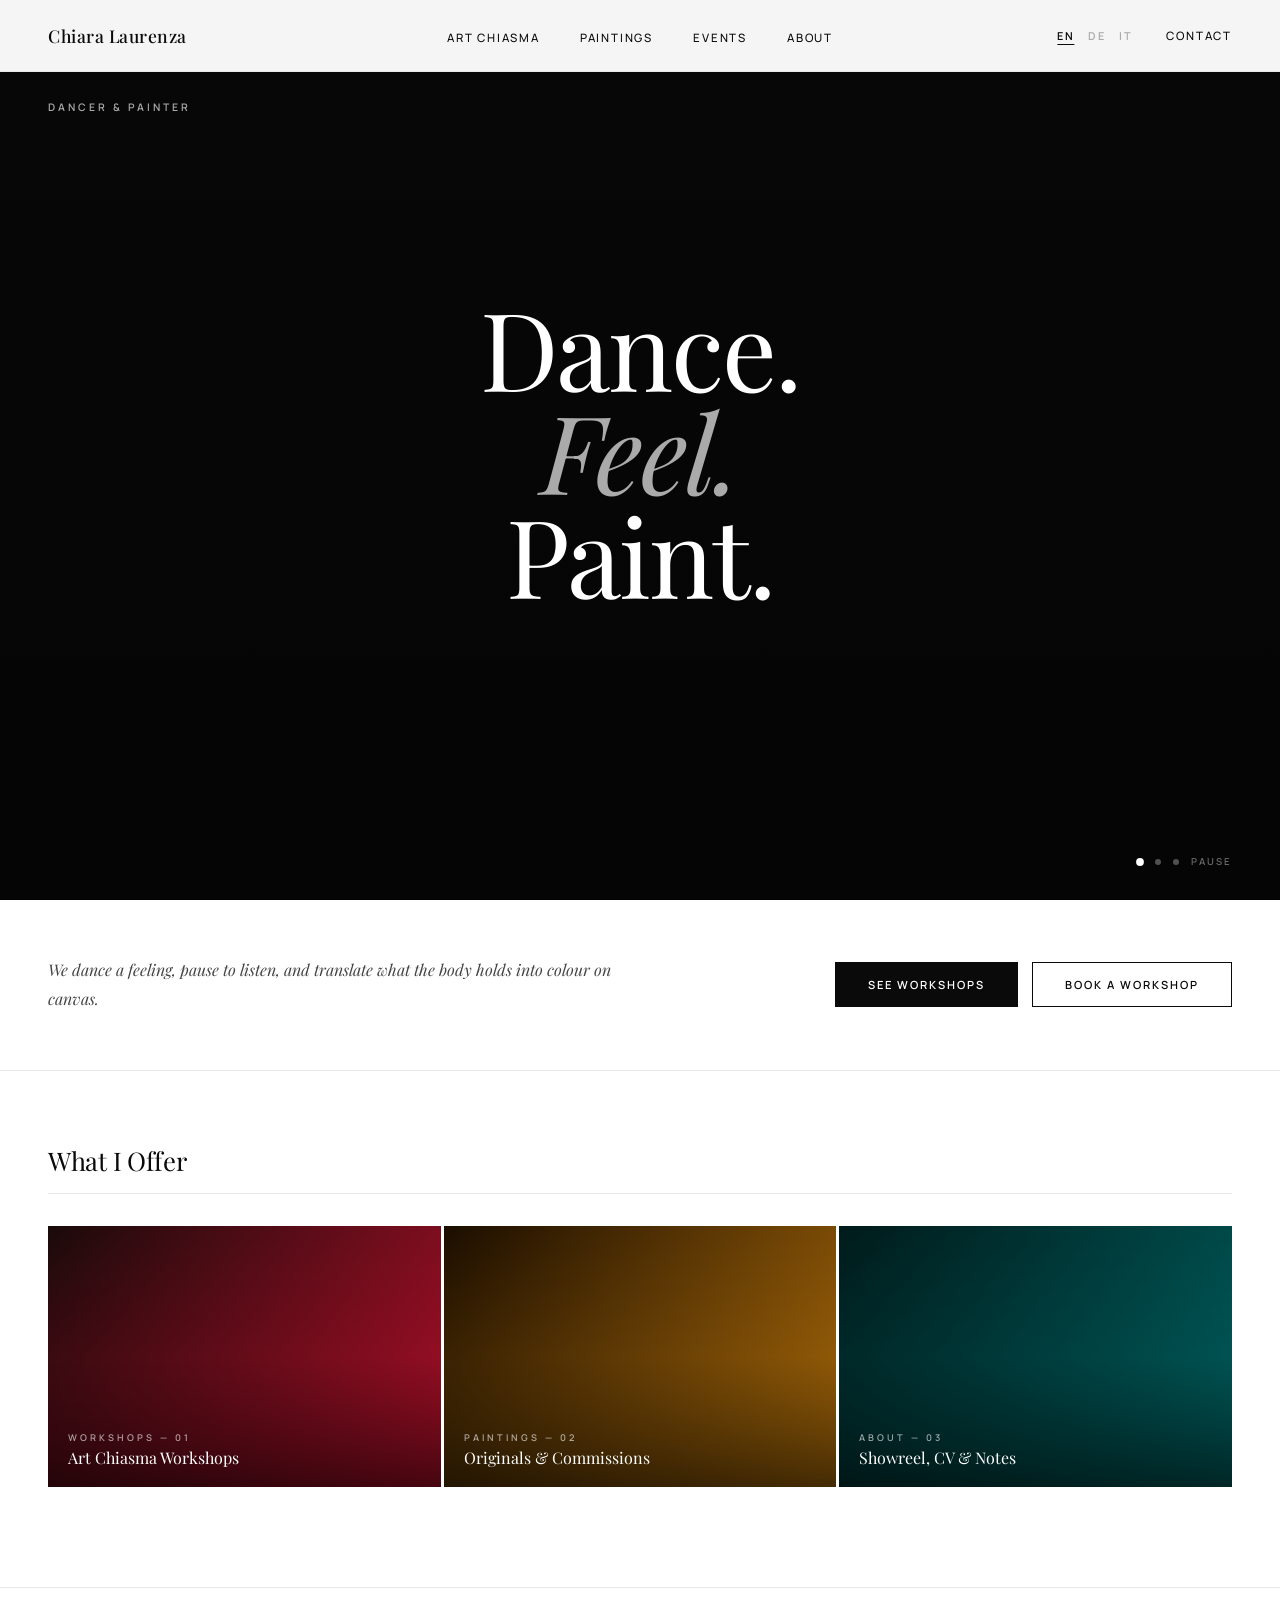
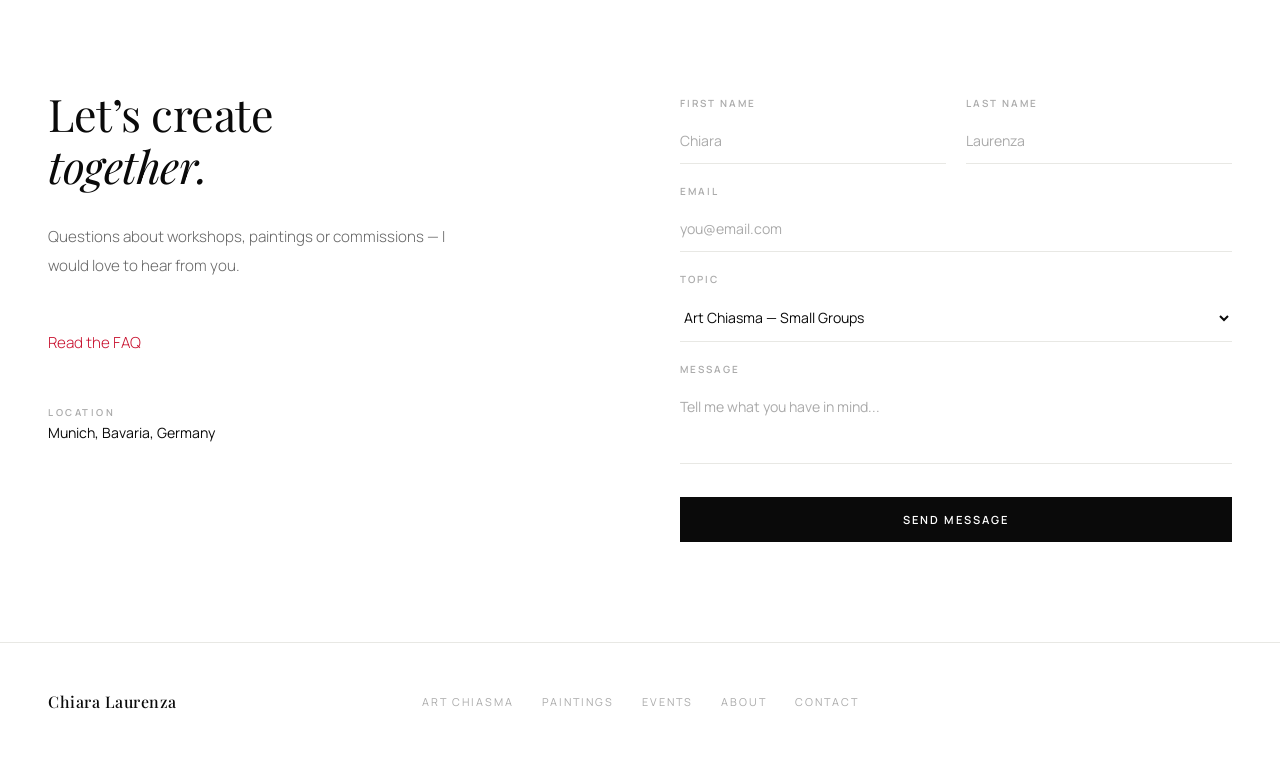
==== index.html @ 482dec68 "Rename to Art Chiasma, add FAQ, portrait, CV download, hip hop in bio Co-Authored-By: Claude Opus 5." ====
<!DOCTYPE html>
<html lang="en">
<head>
  <meta charset="UTF-8"/>
  <meta name="viewport" content="width=device-width,initial-scale=1.0"/>
  <link rel="icon" href="favicon.ico" sizes="any"/>
  <link rel="icon" type="image/png" href="favicon-48.png"/>
  <link rel="apple-touch-icon" href="apple-touch-icon.png"/>
  <title>Chiara Laurenza · Art Chiasma</title>
  <link href="https://fonts.googleapis.com/css2?family=Playfair+Display:ital,wght@0,400;0,500;0,700;1,400;1,500&family=Manrope:wght@300;400;500;600&display=swap" rel="stylesheet"/>
  <style>
  :root {
    --black:   #0A0A0A;
    --white:   #FFFFFF;
    --grey-1:  #F4F4F2;
    --grey-2:  #E8E8E4;
    --grey-3:  #AAAAAA;
    --red:     #C8102E;
    --teal:    #006D6D;
    --amber:   #C47A0A;
  }
  *, *::before, *::after { margin:0; padding:0; box-sizing:border-box; }
  html { scroll-behavior:smooth; font-size:16px; }
  body { font-family:'Manrope', sans-serif; background:var(--white); color:var(--black); -webkit-font-smoothing:antialiased; }

  /* ── NAV ── */
  nav {
    position:fixed; top:0; width:100%; z-index:300;
    height:72px; padding:0 48px;
    display:flex; align-items:center; justify-content:space-between;
    background:rgba(255,255,255,0.96); backdrop-filter:blur(16px);
    border-bottom:1px solid var(--grey-2);
  }
  .nav-logo {
    font-family:'Playfair Display', serif; font-weight:500;
    font-size:1.1rem; letter-spacing:0.5px; color:var(--black);
    text-decoration:none;
  }
  .nav-center {
    position:absolute; left:50%; transform:translateX(-50%);
    display:flex; gap:40px; list-style:none;
  }
  .nav-center a {
    font-size:0.72rem; font-weight:500; letter-spacing:1.8px;
    text-transform:uppercase; color:var(--black);
    text-decoration:none; transition:color 0.2s;
  }
  .nav-center a:hover, .nav-center a.active { color:var(--red); }
  .nav-right { font-size:0.72rem; font-weight:500; letter-spacing:1.8px; text-transform:uppercase; }
  .nav-right a { text-decoration:none; color:var(--black); transition:color 0.2s; }
  .nav-right a:hover { color:var(--red); }
  .nav-burger { display:none; flex-direction:column; gap:5px; background:none; border:none; cursor:pointer; }
  .nav-burger span { display:block; width:22px; height:1px; background:var(--black); }
  .mobile-menu {
    display:none; position:fixed; top:72px; left:0; right:0;
    background:var(--white); border-bottom:1px solid var(--grey-2);
    flex-direction:column; z-index:299; padding:20px 48px 32px;
    gap:4px;
  }
  .mobile-menu.open { display:flex; }
  .mobile-menu a {
    font-size:0.78rem; letter-spacing:2px; text-transform:uppercase;
    font-weight:500; color:var(--black); text-decoration:none;
    padding:13px 0; border-bottom:1px solid var(--grey-2);
  }

  /* ── SCROLL REVEAL ── */
  .reveal { opacity:0; transform:translateY(36px); transition:opacity 0.8s cubic-bezier(0.16,1,0.3,1), transform 0.8s cubic-bezier(0.16,1,0.3,1); }
  .reveal.from-left { transform:translateX(-36px); }
  .reveal.from-right { transform:translateX(36px); }
  .reveal.visible { opacity:1 !important; transform:none !important; }

  /* ── FOOTER ── */
  .site-footer {
    border-top:1px solid var(--grey-2);
    padding:48px 48px;
    display:grid; grid-template-columns:1fr auto 1fr;
    align-items:center; gap:24px;
  }
  .site-footer-logo { font-family:'Playfair Display', serif; font-size:1rem; font-weight:500; letter-spacing:0.5px; }
  .site-footer-links { display:flex; gap:28px; justify-content:center; }
  .site-footer-links a { font-size:0.68rem; letter-spacing:2px; text-transform:uppercase; color:var(--grey-3); text-decoration:none; transition:color 0.2s; }
  .site-footer-links a:hover { color:var(--black); }
  .site-footer-copy { font-size:0.68rem; color:var(--grey-3); letter-spacing:1px; text-align:right; }

  /* ── MODAL ── */
  .modal-overlay {
    display:none; position:fixed; inset:0; z-index:1000;
    background:rgba(10,10,10,0.6); backdrop-filter:blur(8px);
    align-items:center; justify-content:center; padding:24px;
  }
  .modal-overlay.active { display:flex; }
  .modal {
    background:var(--white); width:100%; max-width:560px;
    padding:56px 52px; position:relative; max-height:90vh; overflow-y:auto;
    animation:mIn 0.4s cubic-bezier(0.16,1,0.3,1);
  }
  @keyframes mIn { from{opacity:0;transform:translateY(24px)} to{opacity:1;transform:none} }
  .modal-close {
    position:absolute; top:20px; right:24px; background:none; border:none;
    font-size:0.65rem; letter-spacing:2px; text-transform:uppercase;
    font-weight:600; color:var(--grey-3); cursor:pointer; transition:color 0.2s;
  }
  .modal-close:hover { color:var(--black); }
  .modal-tag { font-size:0.65rem; letter-spacing:3px; text-transform:uppercase; font-weight:600; color:var(--red); margin-bottom:12px; }
  .modal h2 { font-family:'Playfair Display', serif; font-size:2rem; font-weight:400; margin-bottom:36px; line-height:1.2; }
  .form-row { display:grid; grid-template-columns:1fr 1fr; gap:20px; }
  .fg { margin-bottom:20px; }
  .fg label { display:block; font-size:0.62rem; letter-spacing:2px; text-transform:uppercase; font-weight:600; color:var(--grey-3); margin-bottom:8px; }
  .fg input, .fg select, .fg textarea {
    width:100%; padding:13px 0; border:none; border-bottom:1px solid var(--grey-2);
    background:transparent; font-family:'Manrope', sans-serif; font-size:0.88rem;
    color:var(--black); outline:none; transition:border-color 0.2s;
  }
  .fg input:focus, .fg select:focus, .fg textarea:focus { border-bottom-color:var(--black); }
  .fg input::placeholder, .fg textarea::placeholder { color:var(--grey-3); }
  .fg textarea { height:80px; resize:none; }
  .fg select option { background:white; }
  .modal-submit {
    margin-top:16px; background:var(--black); color:white;
    padding:16px 40px; border:none; font-family:'Manrope', sans-serif;
    font-size:0.7rem; font-weight:600; letter-spacing:2.5px;
    text-transform:uppercase; cursor:pointer; transition:background 0.25s;
  }
  .modal-submit:hover { background:#333; }
  .modal-success { display:none; margin-top:16px; font-size:0.75rem; letter-spacing:1px; text-transform:uppercase; color:var(--red); }

  @media(max-width:900px){
    nav { padding:0 24px; }
    .nav-center { display:none; }
    .nav-right { display:none; }
    .nav-burger { display:flex; }
    .mobile-menu { padding:20px 24px 28px; }
    .site-footer { grid-template-columns:1fr; text-align:center; padding:40px 24px; }
    .site-footer-copy { text-align:center; }
    .modal { padding:40px 24px; }
    .form-row { grid-template-columns:1fr; }
  }

  /* HERO */

  /* HERO BACKGROUND */
  .hero { color:white; border-bottom-color:rgba(255,255,255,0.15); }
  .hero-bg {
    position:absolute; top:0; left:0; right:0; bottom:0; z-index:0;
    background:#0A0A0A;
    overflow:hidden;
  }
  .hero-bg.has-image {
    background-image:var(--hero-image);
    background-size:cover; background-position:center;
  }
  .hero-bg video {
    position:absolute; inset:0; width:100%; height:100%;
    object-fit:cover; opacity:0;
    transition:opacity 1.2s ease;
  }
  .hero-bg video.active { opacity:1; }
  .hero-bg-overlay {
    position:absolute; inset:0;
    background:linear-gradient(
      to bottom,
      rgba(0,0,0,0.3) 0%,
      rgba(0,0,0,0.55) 100%
    );
    z-index:1;
  }
  .hero-top-row { position:relative; z-index:2; }
  .hero-main { position:relative; z-index:2; text-align:center; }
  .hero-top-row { color:rgba(255,255,255,0.6); }
  .hero-label, .hero-counter { color:rgba(255,255,255,0.55); }
  .hero h1 { color:white; }
  .hero h1 em { color:rgba(255,255,255,0.45); }
  .hero-desc { color:#555; }
  .hero-bottom { border-top-color:rgba(255,255,255,0.15); }
  .btn-fill { background:var(--black); color:white; border-color:var(--black); }
  .btn-fill:hover { background:#333; }
  .btn-outline { border-color:var(--black); color:var(--black); }
  .btn-outline:hover { background:var(--black); color:white; }

  /* VIDEO CONTROLS (bottom right) */
  .hero-controls {
    position:absolute; bottom:32px; right:48px;
    z-index:3; display:flex; align-items:center; gap:12px;
  }
  .hero-dot {
    width:6px; height:6px; border-radius:50%;
    background:rgba(255,255,255,0.3); cursor:pointer;
    transition:background 0.3s, transform 0.3s; border:none; padding:0;
  }
  .hero-dot.active { background:white; transform:scale(1.3); }
  .hero-pause {
    font-size:0.6rem; letter-spacing:2px; text-transform:uppercase;
    font-weight:600; color:rgba(255,255,255,0.4); background:none;
    border:none; cursor:pointer; transition:color 0.2s; font-family:'Manrope',sans-serif;
  }
  .hero-pause:hover { color:white; }

  .hero {
    height:100vh; padding:0 48px;
    display:flex; flex-direction:column; justify-content:center; align-items:center;
    position:relative;
  }
  .hero-top-row {
    display:flex; justify-content:space-between; align-items:center;
    position:absolute; top:100px; left:48px; right:48px;
  }
  .hero-label {
    font-size:0.65rem; letter-spacing:3px; text-transform:uppercase;
    font-weight:600; color:var(--grey-3);
  }
  .hero-counter {
    font-size:0.65rem; letter-spacing:2px; color:var(--grey-3); font-weight:500;
  }
  .hero h1 {
    font-family:'Playfair Display', serif; font-weight:400;
    font-size:clamp(3.8rem, 8.5vw, 9rem); line-height:0.95;
    letter-spacing:-2px; max-width:1000px; text-align:center;
  }
  .hero h1 em { font-style:italic; color:var(--grey-3); }
  .hero-bottom {
    display:flex; justify-content:space-between; align-items:flex-end;
    margin-top:64px; padding-top:40px; border-top:1px solid var(--grey-2);
    background:var(--white); padding-bottom:0;
  }
  .hero-desc { font-size:0.92rem; line-height:1.8; color:#555; max-width:380px; font-weight:300; }
  .hero-ctas { display:flex; gap:16px; flex-shrink:0; }
  .btn {
    font-size:0.7rem; font-weight:600; letter-spacing:2px;
    text-transform:uppercase; padding:14px 32px;
    text-decoration:none; cursor:pointer; border:1px solid var(--black);
    font-family:'Manrope',sans-serif; transition:background 0.25s, color 0.25s;
    display:inline-block;
  }
  .btn-fill { background:var(--black); color:var(--white); border-color:var(--black); }
  .btn-fill:hover { background:#333; }
  .btn-outline { background:transparent; color:var(--black); }
  .btn-outline:hover { background:var(--black); color:var(--white); }


  /* INTRO STRIP */
  .intro-strip {
    padding:56px 48px;
    display:flex; justify-content:space-between; align-items:center;
    gap:40px; border-bottom:1px solid var(--grey-2);
    background:var(--white); margin-top:0;
  }
  .intro-strip-text {
    font-size:1rem; line-height:1.8; color:#444;
    font-weight:300; max-width:600px;
    font-family:'Playfair Display', serif; font-style:italic;
  }
  .intro-strip-ctas { display:flex; gap:14px; flex-shrink:0; }
  @media(max-width:900px){
    .intro-strip { flex-direction:column; align-items:flex-start; padding:40px 24px; }
  }

  /* WORK GRID */
  .work-section { padding:72px 48px 100px; }
  .section-header-row {
    display:flex; justify-content:space-between; align-items:baseline;
    border-bottom:1px solid var(--grey-2); padding-bottom:16px; margin-bottom:32px;
  }
  .section-header-row h2 {
    font-family:'Playfair Display', serif; font-size:clamp(1.2rem,2vw,1.6rem);
    font-weight:400; letter-spacing:-0.3px;
  }
  .section-header-row a {
    font-size:0.65rem; letter-spacing:2px; text-transform:uppercase;
    font-weight:600; color:var(--black); text-decoration:none; transition:color 0.2s;
  }
  .section-header-row a:hover { color:var(--red); }

  .work-grid {
    display:grid; grid-template-columns:repeat(3,1fr); gap:3px;
  }
  .work-item {
    display:block; text-decoration:none; color:var(--black);
    position:relative; overflow:hidden; aspect-ratio:3/2;
  }
  .work-item-bg {
    position:absolute; inset:0;
    transition:transform 0.7s cubic-bezier(0.16,1,0.3,1);
  }
  .work-item:hover .work-item-bg { transform:scale(1.05); }
  .work-item-overlay {
    position:absolute; inset:0;
    background:linear-gradient(to top, rgba(0,0,0,0.65) 0%, rgba(0,0,0,0.1) 50%, transparent 100%);
    display:flex; flex-direction:column; justify-content:flex-end; padding:20px;
    transition:background 0.4s;
  }
  .work-item:hover .work-item-overlay {
    background:linear-gradient(to top, rgba(0,0,0,0.8) 0%, rgba(0,0,0,0.3) 60%, rgba(0,0,0,0.1) 100%);
  }
  .work-item-label {
    font-size:0.58rem; letter-spacing:3px; text-transform:uppercase;
    font-weight:600; color:rgba(255,255,255,0.6); margin-bottom:4px;
  }
  .work-item-title {
    font-family:'Playfair Display', serif; font-size:1rem; font-weight:400;
    color:white; line-height:1.2;
  }
  .work-item-arrow {
    position:absolute; top:16px; right:16px;
    font-size:0.62rem; letter-spacing:1.5px; text-transform:uppercase;
    font-weight:600; color:white; opacity:0; transition:opacity 0.3s;
  }
  .work-item:hover .work-item-arrow { opacity:1; }

  .bg-dance-1 { background:linear-gradient(140deg,#1a0a0a,var(--red)); }
  .bg-dance-2 { background:linear-gradient(140deg,#2a0000,#8B0000); }
  .bg-yoga-1  { background:linear-gradient(140deg,#001a1a,var(--teal)); }
  .bg-yoga-2  { background:linear-gradient(140deg,#003030,#004545); }
  .bg-art-1   { background:linear-gradient(140deg,#1a0d00,var(--amber)); }
  .bg-art-2   { background:linear-gradient(140deg,#2a1800,#7a4500); }

  /* ABOUT STRIP */
  .about-strip {
    padding:100px 48px; background:var(--black); color:white;
    display:grid; grid-template-columns:1fr 1fr; gap:80px; align-items:center;
  }
  .about-strip-left h2 {
    font-family:'Playfair Display', serif; font-size:clamp(2.2rem,4vw,3.8rem);
    font-weight:400; line-height:1.1; letter-spacing:-1px;
  }
  .about-strip-left h2 em { font-style:italic; color:var(--grey-3); }
  .about-strip-divider { width:40px; height:1px; background:var(--red); margin:36px 0; }
  .about-strip-right p { font-size:0.9rem; line-height:1.9; color:rgba(255,255,255,0.55); font-weight:300; margin-bottom:14px; }
  .about-stats { display:flex; gap:48px; margin-top:40px; }
  .stat-n { font-family:'Playfair Display', serif; font-size:2.6rem; font-weight:400; color:white; line-height:1; }
  .stat-l { font-size:0.62rem; letter-spacing:2px; text-transform:uppercase; color:var(--grey-3); margin-top:4px; }

  /* CONTACT */
  .contact-section { padding:100px 48px; border-top:1px solid var(--grey-2); }
  .contact-grid { display:grid; grid-template-columns:1fr 1fr; gap:80px; }
  .contact-left h2 { font-family:'Playfair Display', serif; font-size:clamp(2rem,3.5vw,3.2rem); font-weight:400; line-height:1.15; margin-bottom:32px; letter-spacing:-0.5px; }
  .contact-left p { font-size:0.95rem; line-height:1.9; color:#666; margin-bottom:48px; font-weight:300; max-width:420px; }
  .contact-meta { margin-bottom:20px; }
  .contact-meta-label { font-size:0.6rem; letter-spacing:2.5px; text-transform:uppercase; font-weight:600; color:var(--grey-3); margin-bottom:4px; }
  .contact-meta-val { font-size:0.88rem; color:var(--black); font-weight:400; }
  .cform { display:flex; flex-direction:column; padding-top:8px; }

  @media(max-width:900px){
    .hero { padding:100px 24px 0; }
    .hero-top-row { top:88px; left:24px; right:24px; }
    .hero-bottom { flex-direction:column; align-items:flex-start; gap:32px; }
    .work-section { padding:48px 24px 64px; }
    .work-grid-top, .work-grid-bottom { grid-template-columns:1fr; }
    .about-strip { grid-template-columns:1fr; gap:40px; padding:64px 24px; }
    .contact-section { padding:64px 24px; }
    .contact-grid { grid-template-columns:1fr; gap:48px; }
  }
  @media(max-width:600px){ .work-grid { grid-template-columns:1fr; } }
  .nav-right { display:flex; align-items:center; gap:28px; }
  .lang-switch { display:flex; gap:2px; }
  .lang-switch button { background:none; border:none; cursor:pointer; font-family:'Manrope',sans-serif; font-size:0.68rem; font-weight:600; letter-spacing:1.5px; color:var(--grey-3); padding:4px 6px; transition:color 0.2s; }
  .lang-switch button:hover, .lang-switch button.active { color:var(--black); }
  .lang-switch button.active { text-decoration:underline; text-underline-offset:4px; }
  .mobile-menu .lang-switch { padding:13px 0 0; }
  .mobile-menu .lang-switch button { font-size:0.78rem; padding:4px 12px 4px 0; }

  /* EVENTS */
  [hidden] { display:none !important; }
  .ev-list { border-top:1px solid var(--grey-2); }
  .ev-row { display:grid; grid-template-columns:90px 1fr auto; gap:32px; align-items:center; padding:28px 0; border-bottom:1px solid var(--grey-2); }
  .ev-date { display:flex; flex-direction:column; line-height:1; }
  .ev-day { font-family:'Playfair Display', serif; font-size:2.6rem; font-weight:400; }
  .ev-month { font-size:0.62rem; letter-spacing:2.5px; text-transform:uppercase; font-weight:600; color:var(--grey-3); margin-top:6px; }
  .ev-main h3 { font-family:'Playfair Display', serif; font-size:1.35rem; font-weight:400; line-height:1.25; margin-bottom:6px; }
  .ev-main p { font-size:0.85rem; color:#666; font-weight:300; }
  .ev-actions { display:flex; flex-direction:column; align-items:flex-end; gap:10px; }
  .ev-actions .book-link { color:var(--red); text-decoration:none; }
  .ev-add { font-size:0.6rem; letter-spacing:2px; text-transform:uppercase; font-weight:600; color:var(--grey-3); text-decoration:none; }
  .ev-add:hover { color:var(--black); }
  .ev-empty { padding:40px 0; font-size:0.95rem; color:#666; font-weight:300; }
  @media(max-width:700px){ .ev-row { grid-template-columns:64px 1fr; gap:16px 20px; } .ev-actions { grid-column:2; flex-direction:row; align-items:center; gap:20px; } .ev-day { font-size:2rem; } }
</style>
</head>
<body>

<nav>
  <a href="index.html" class="nav-logo">Chiara Laurenza</a>
  <ul class="nav-center"><li><a href="dance-art.html" class="">Art Chiasma</a></li><li><a href="art.html" class="">Paintings</a></li><li><a href="events.html" class="">Events</a></li><li><a href="about.html" class="">About</a></li></ul>
  <div class="nav-right"><div class="lang-switch" role="group" aria-label="Language"><button type="button" data-lang="en">EN</button><button type="button" data-lang="de">DE</button><button type="button" data-lang="it">IT</button></div><a href="index.html#contact">Contact</a></div>
  <button class="nav-burger" onclick="toggleMenu()"><span></span><span></span><span></span></button>
</nav>
<div class="mobile-menu" id="mob">
  <a href="dance-art.html">Art Chiasma</a><a href="art.html">Paintings</a><a href="events.html">Events</a><a href="about.html">About</a>
  <a href="index.html#contact">Contact</a>
  <div class="lang-switch" role="group" aria-label="Language"><button type="button" data-lang="en">EN</button><button type="button" data-lang="de">DE</button><button type="button" data-lang="it">IT</button></div>
</div>

<!-- HERO -->
<section class="hero">
  <div class="hero-bg" id="hero-bg">
    <video class="active" src="videos/dance.mp4" autoplay muted loop playsinline></video>
    <video src="videos/art.mp4" muted loop playsinline></video>
    <video src="videos/performance.mp4" muted loop playsinline></video>
    <div class="hero-bg-overlay"></div>
  </div>

  <div class="hero-top-row">
    <span class="hero-label">Dancer &amp; Painter</span>
  </div>
  <div class="hero-main">
    <h1>
      Dance.<br/><em>Feel.</em><br/>Paint.
    </h1>
  </div>

  <div class="hero-controls" id="hero-controls"></div>

</section>

<!-- INTRO STRIP -->
<section class="intro-strip reveal">
  <p class="intro-strip-text">We dance a feeling, pause to listen, and translate what the body holds into colour on canvas.</p>
  <div class="intro-strip-ctas">
    <a href="dance-art.html" class="btn btn-fill">See Workshops</a>
    <button class="btn btn-outline" onclick="openModal('Art Chiasma','Book a Workshop')">Book a Workshop</button>
  </div>
</section>

<!-- UPCOMING -->
<section class="work-section" id="upcoming" data-hide-if-empty hidden>
  <div class="section-header-row reveal">
    <h2>Upcoming</h2>
    <a href="events.html">All Events &rarr;</a>
  </div>
  <div class="ev-list" data-events data-max="3"></div>
</section>

<!-- WORK -->
<section class="work-section" id="work">
  <div class="section-header-row reveal">
    <h2>What I Offer</h2>
  </div>

  <div class="work-grid">
    <a href="dance-art.html" class="work-item reveal" style="transition-delay:0ms">
      <div class="work-item-bg bg-dance-1"></div>
      <div class="work-item-overlay">
        <span class="work-item-label">Workshops &mdash; 01</span>
        <span class="work-item-title">Art Chiasma Workshops</span>
      </div>
      <span class="work-item-arrow">Explore &rarr;</span>
    </a>
    <a href="art.html" class="work-item reveal" style="transition-delay:100ms">
      <div class="work-item-bg bg-art-1"></div>
      <div class="work-item-overlay">
        <span class="work-item-label">Paintings &mdash; 02</span>
        <span class="work-item-title">Originals &amp; Commissions</span>
      </div>
      <span class="work-item-arrow">Explore &rarr;</span>
    </a>
    <a href="about.html" class="work-item reveal" style="transition-delay:200ms">
      <div class="work-item-bg bg-yoga-1"></div>
      <div class="work-item-overlay">
        <span class="work-item-label">About &mdash; 03</span>
        <span class="work-item-title">Showreel, CV &amp; Notes</span>
      </div>
      <span class="work-item-arrow">Read &rarr;</span>
    </a>
  </div>
</section>

<!-- CONTACT -->
<section class="contact-section" id="contact">
  <div class="contact-grid">
    <div class="contact-left reveal from-left">
      <h2>Let&rsquo;s create<br/><em style="font-style:italic;font-family:'Playfair Display',serif">together.</em></h2>
      <p>Questions about workshops, paintings or commissions &mdash; I would love to hear from you.</p>
      <p><a href="dance-art.html#faq" class="book-link" style="color:var(--red);text-decoration:none">Read the FAQ</a></p>
      <div class="contact-meta"><div class="contact-meta-label">Location</div><div class="contact-meta-val">Munich, Bavaria, Germany</div></div>
    </div>
    <form class="cform reveal from-right" onsubmit="handleContact(event)">
      <div class="form-row">
        <div class="fg"><label>First Name</label><input type="text" placeholder="Chiara" required></div>
        <div class="fg"><label>Last Name</label><input type="text" placeholder="Laurenza" required></div>
      </div>
      <div class="fg"><label>Email</label><input type="email" placeholder="you@email.com" required></div>
      <div class="fg"><label>Topic</label>
        <select>
          <option>Art Chiasma &mdash; Small Groups</option>
          <option>Art Chiasma &mdash; For Professionals</option>
          <option>Art Chiasma &mdash; Companies</option>
          <option>Painting &mdash; Buy or Commission</option>
          <option>General Enquiry</option>
        </select>
      </div>
      <div class="fg"><label>Message</label><textarea placeholder="Tell me what you have in mind..."></textarea></div>
      <button class="btn btn-fill" type="submit" style="margin-top:8px">Send Message</button>
      <p style="display:none;margin-top:16px;font-size:0.75rem;letter-spacing:1px;text-transform:uppercase;color:var(--red)" id="cs">Message received &mdash; I will be in touch shortly.</p>
    </form>
  </div>
</section>
<script>function handleContact(e){e.preventDefault();document.getElementById('cs').style.display='block';}</script>


<footer class="site-footer reveal">
  <span class="site-footer-logo">Chiara Laurenza</span>
  <div class="site-footer-links">
    <a href="dance-art.html">Art Chiasma</a>
    <a href="art.html">Paintings</a>
    <a href="events.html">Events</a>
    <a href="about.html">About</a>
    <a href="index.html#contact">Contact</a>
  </div>
  <span class="site-footer-copy"></span>
</footer>

<div class="modal-overlay" id="modal-overlay" onclick="closeOut(event)">
  <div class="modal">
    <button class="modal-close" onclick="closeModal()">Close ×</button>
    <p class="modal-tag" id="m-tag">Booking</p>
    <h2 id="m-title">Book a Session</h2>
    <form onsubmit="submitModal(event)">
      <div class="form-row">
        <div class="fg"><label>First Name</label><input type="text" placeholder="Your name" required></div>
        <div class="fg"><label>Last Name</label><input type="text" placeholder="Your surname" required></div>
      </div>
      <div class="fg"><label>Email</label><input type="email" placeholder="you@email.com" required></div>
      <div class="fg"><label>Phone (optional)</label><input type="tel" placeholder="+49..."></div>
      <div class="fg"><label>Preferred Date</label><input type="date" required></div>
      <div class="fg"><label>Level</label>
        <select><option>Beginner</option><option>Some Experience</option><option>Intermediate</option><option>Advanced</option></select>
      </div>
      <div class="fg"><label>Message</label><textarea placeholder="Tell me about your goals..."></textarea></div>
      <button class="modal-submit" type="submit">Send Request</button>
      <p class="modal-success" id="m-success">Received — I will be in touch shortly.</p>
    </form>
  </div>
</div>


<script>
  function toggleMenu(){ document.getElementById('mob').classList.toggle('open'); }
  function openModal(tag, title){
    document.getElementById('m-tag').textContent = window.t ? t(tag) : tag;
    document.getElementById('m-title').textContent = window.t ? t(title) : title;
    document.getElementById('m-success').style.display='none';
    document.getElementById('modal-overlay').classList.add('active');
    document.body.style.overflow='hidden';
  }
  function closeModal(){ document.getElementById('modal-overlay').classList.remove('active'); document.body.style.overflow=''; }
  function closeOut(e){ if(e.target===document.getElementById('modal-overlay')) closeModal(); }
  function submitModal(e){ e.preventDefault(); document.getElementById('m-success').style.display='block'; setTimeout(closeModal,3000); }
  document.addEventListener('keydown', e=>{ if(e.key==='Escape') closeModal(); });
  const obs = new IntersectionObserver((entries)=>{
    entries.forEach(en=>{ if(en.isIntersecting){ en.target.classList.add('visible'); obs.unobserve(en.target); } });
  },{ threshold:0.08, rootMargin:'0px 0px -32px 0px' });
  requestAnimationFrame(() => {
    document.querySelectorAll('.reveal').forEach(el => {
      const rect = el.getBoundingClientRect();
      if (rect.top < window.innerHeight && rect.bottom > 0) {
        el.classList.add('visible');
      } else {
        obs.observe(el);
      }
    });
  });
</script>


<script>
  // ── HERO VIDEO CAROUSEL ──────────────────────────────────────────────────
  (function(){
    const videos = Array.from(document.querySelectorAll('.hero-bg video'));
    const ctrl   = document.getElementById('hero-controls');
    if (!videos.length) return;

    let current = 0, paused = false, timer;

    // Build dots
    videos.forEach((_, i) => {
      const d = document.createElement('button');
      d.className = 'hero-dot' + (i === 0 ? ' active' : '');
      d.setAttribute('aria-label', 'Slide ' + (i+1));
      d.onclick = () => goTo(i);
      ctrl.appendChild(d);
    });

    // Pause button
    const pb = document.createElement('button');
    pb.className = 'hero-pause'; pb.textContent = 'Pause';
    pb.onclick = () => {
      paused = !paused;
      pb.textContent = paused ? 'Play' : 'Pause';
      if (!paused) { videos[current].play(); startTimer(); }
      else { clearTimeout(timer); videos[current].pause(); }
    };
    ctrl.appendChild(pb);

    function goTo(n) {
      videos[current].classList.remove('active');
      document.querySelectorAll('.hero-dot')[current].classList.remove('active');
      current = (n + videos.length) % videos.length;
      videos[current].classList.add('active');
      videos[current].currentTime = 0;
      videos[current].play();
      document.querySelectorAll('.hero-dot')[current].classList.add('active');
    }

    function startTimer() {
      clearTimeout(timer);
      timer = setTimeout(() => { if (!paused) goTo(current + 1); startTimer(); }, 6000);
    }

    startTimer();
  })();
</script>

<script src="i18n.js"></script>
<script src="contact.js"></script>
<script src="events.js"></script>
</body>
</html>
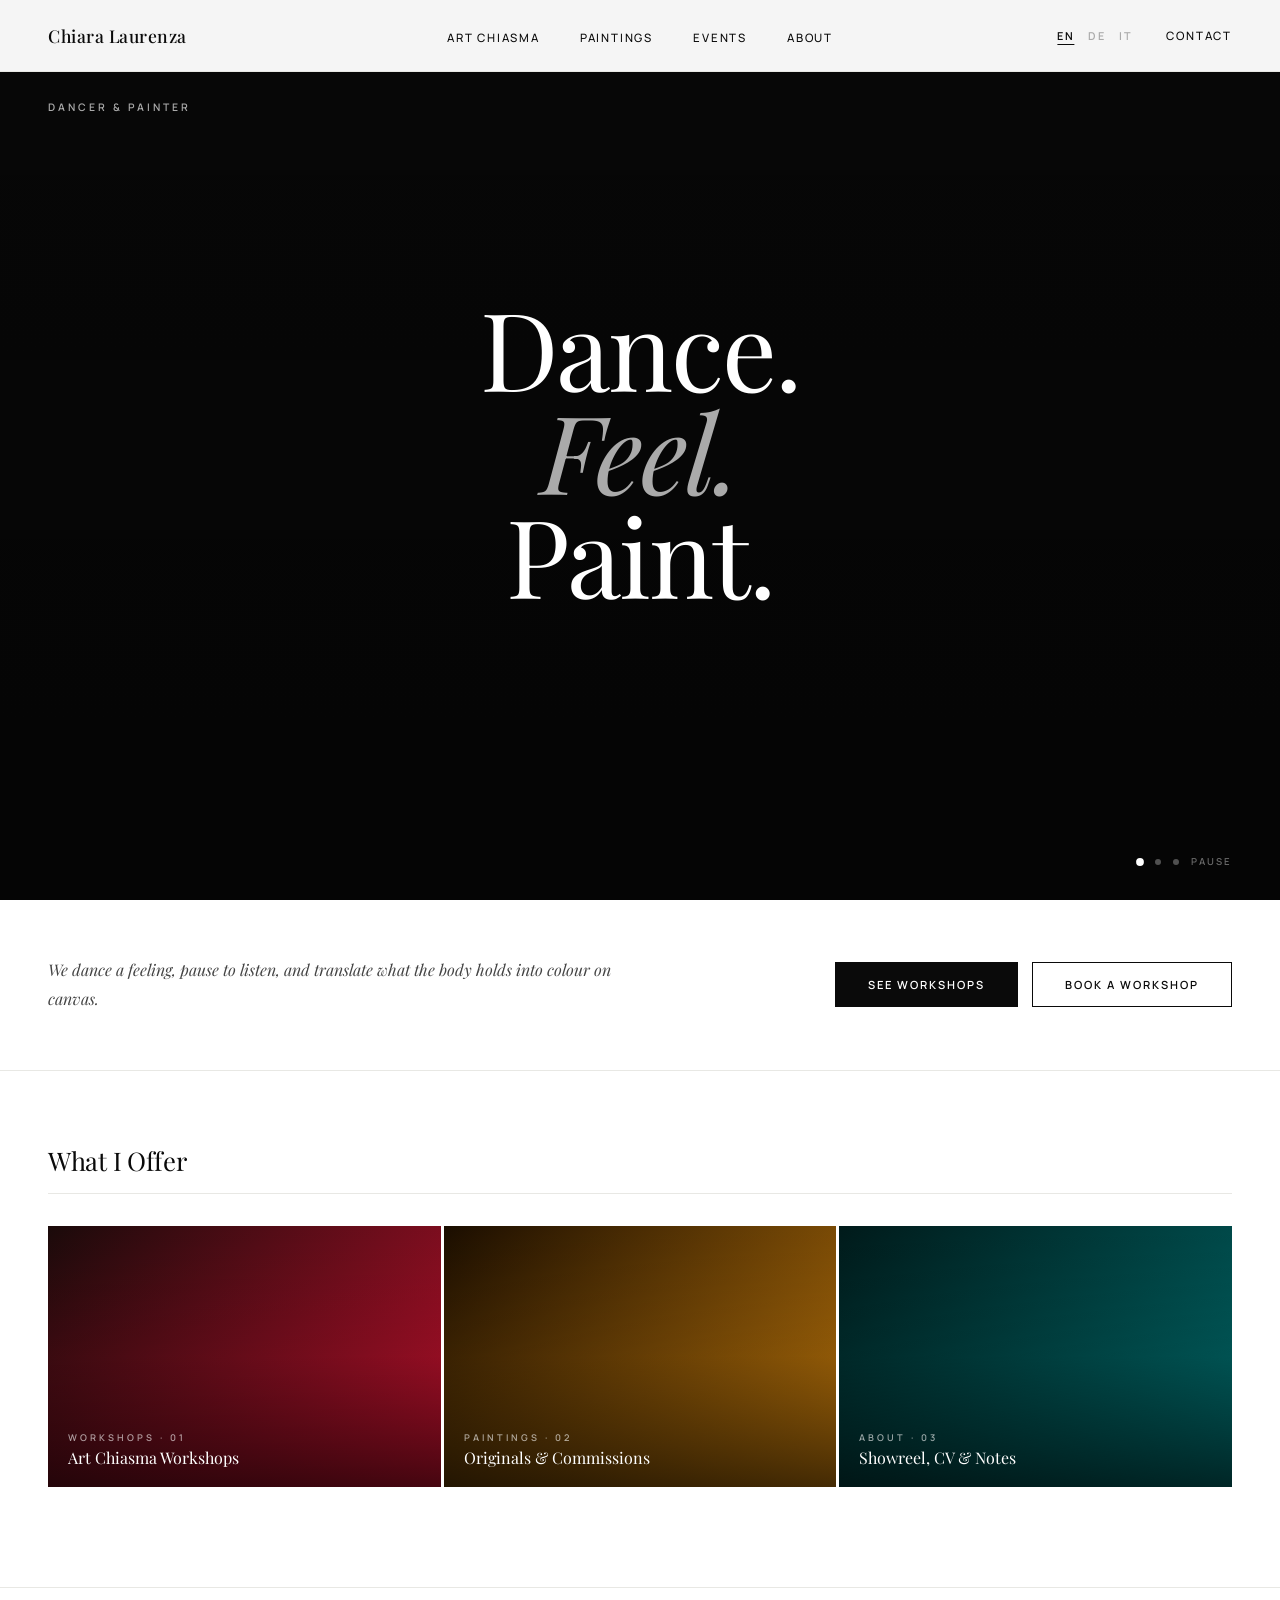
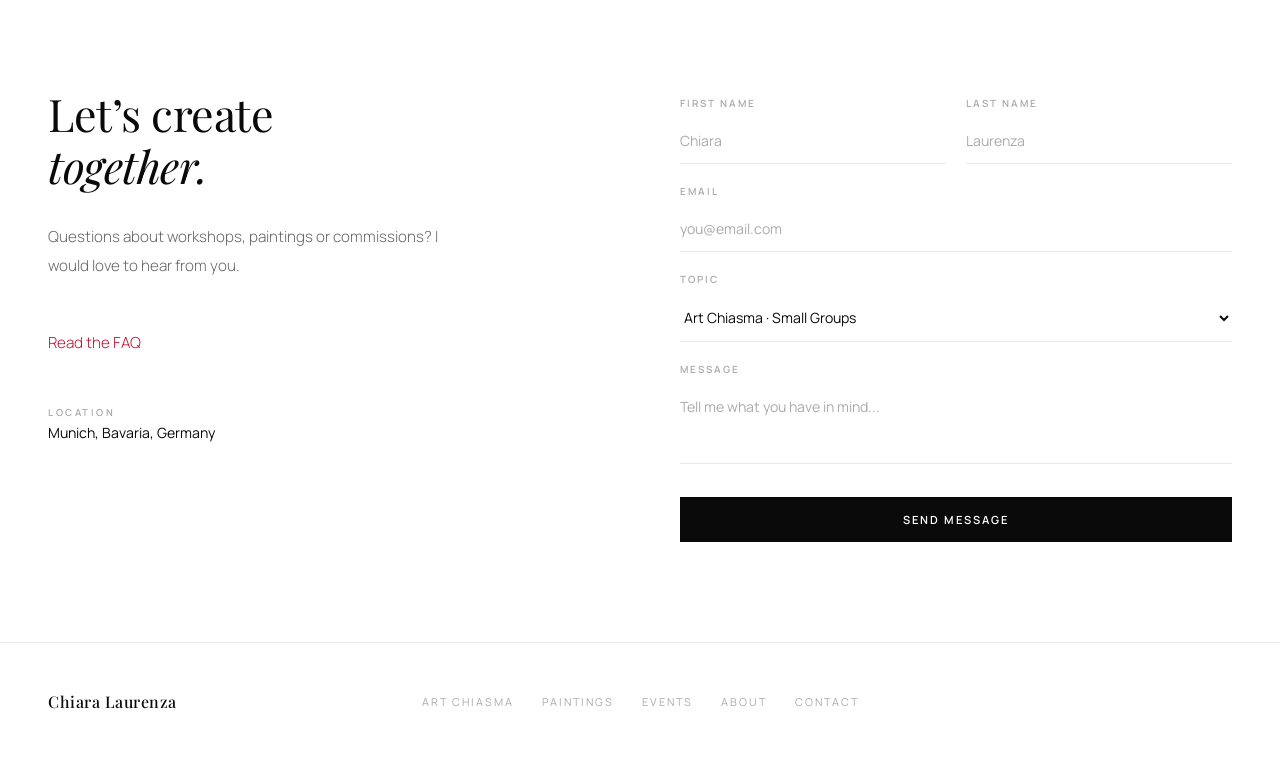
==== commit 38e60003: "Remove dashes from website text Co-Authored-By: Claude Opus 5.5 <noreply@anthropic.com>" ====
--- a/index.html
+++ b/index.html
@@ -440,7 +440,7 @@
     <a href="dance-art.html" class="work-item reveal" style="transition-delay:0ms">
       <div class="work-item-bg bg-dance-1"></div>
       <div class="work-item-overlay">
-        <span class="work-item-label">Workshops &mdash; 01</span>
+        <span class="work-item-label">Workshops · 01</span>
         <span class="work-item-title">Art Chiasma Workshops</span>
       </div>
       <span class="work-item-arrow">Explore &rarr;</span>
@@ -448,7 +448,7 @@
     <a href="art.html" class="work-item reveal" style="transition-delay:100ms">
       <div class="work-item-bg bg-art-1"></div>
       <div class="work-item-overlay">
-        <span class="work-item-label">Paintings &mdash; 02</span>
+        <span class="work-item-label">Paintings · 02</span>
         <span class="work-item-title">Originals &amp; Commissions</span>
       </div>
       <span class="work-item-arrow">Explore &rarr;</span>
@@ -456,7 +456,7 @@
     <a href="about.html" class="work-item reveal" style="transition-delay:200ms">
       <div class="work-item-bg bg-yoga-1"></div>
       <div class="work-item-overlay">
-        <span class="work-item-label">About &mdash; 03</span>
+        <span class="work-item-label">About · 03</span>
         <span class="work-item-title">Showreel, CV &amp; Notes</span>
       </div>
       <span class="work-item-arrow">Read &rarr;</span>
@@ -469,7 +469,7 @@
   <div class="contact-grid">
     <div class="contact-left reveal from-left">
       <h2>Let&rsquo;s create<br/><em style="font-style:italic;font-family:'Playfair Display',serif">together.</em></h2>
-      <p>Questions about workshops, paintings or commissions &mdash; I would love to hear from you.</p>
+      <p>Questions about workshops, paintings or commissions? I would love to hear from you.</p>
       <p><a href="dance-art.html#faq" class="book-link" style="color:var(--red);text-decoration:none">Read the FAQ</a></p>
       <div class="contact-meta"><div class="contact-meta-label">Location</div><div class="contact-meta-val">Munich, Bavaria, Germany</div></div>
     </div>
@@ -481,16 +481,16 @@
       <div class="fg"><label>Email</label><input type="email" placeholder="you@email.com" required></div>
       <div class="fg"><label>Topic</label>
         <select>
-          <option>Art Chiasma &mdash; Small Groups</option>
-          <option>Art Chiasma &mdash; For Professionals</option>
-          <option>Art Chiasma &mdash; Companies</option>
-          <option>Painting &mdash; Buy or Commission</option>
+          <option>Art Chiasma · Small Groups</option>
+          <option>Art Chiasma · For Professionals</option>
+          <option>Art Chiasma · Companies</option>
+          <option>Painting · Buy or Commission</option>
           <option>General Enquiry</option>
         </select>
       </div>
       <div class="fg"><label>Message</label><textarea placeholder="Tell me what you have in mind..."></textarea></div>
       <button class="btn btn-fill" type="submit" style="margin-top:8px">Send Message</button>
-      <p style="display:none;margin-top:16px;font-size:0.75rem;letter-spacing:1px;text-transform:uppercase;color:var(--red)" id="cs">Message received &mdash; I will be in touch shortly.</p>
+      <p style="display:none;margin-top:16px;font-size:0.75rem;letter-spacing:1px;text-transform:uppercase;color:var(--red)" id="cs">Message received. I will be in touch shortly.</p>
     </form>
   </div>
 </section>
@@ -527,7 +527,7 @@
       </div>
       <div class="fg"><label>Message</label><textarea placeholder="Tell me about your goals..."></textarea></div>
       <button class="modal-submit" type="submit">Send Request</button>
-      <p class="modal-success" id="m-success">Received — I will be in touch shortly.</p>
+      <p class="modal-success" id="m-success">Received. I will be in touch shortly.</p>
     </form>
   </div>
 </div>
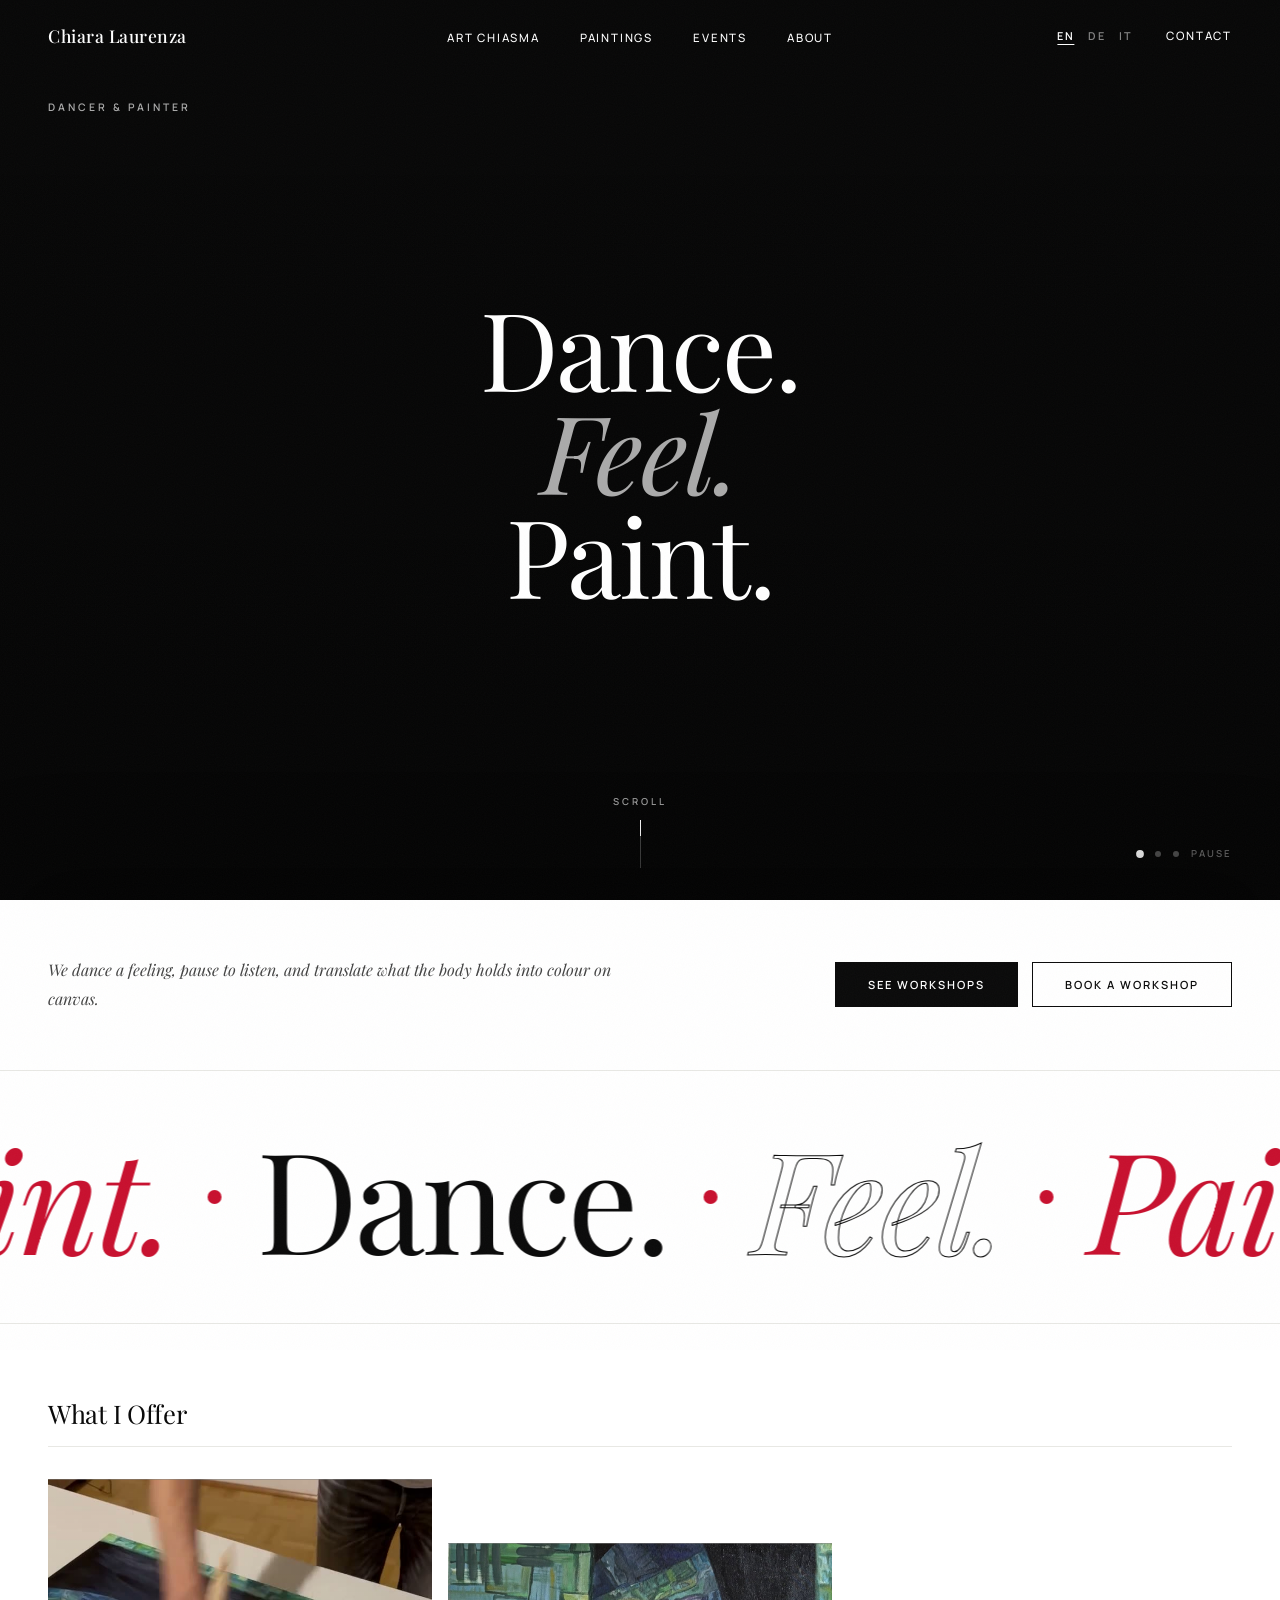
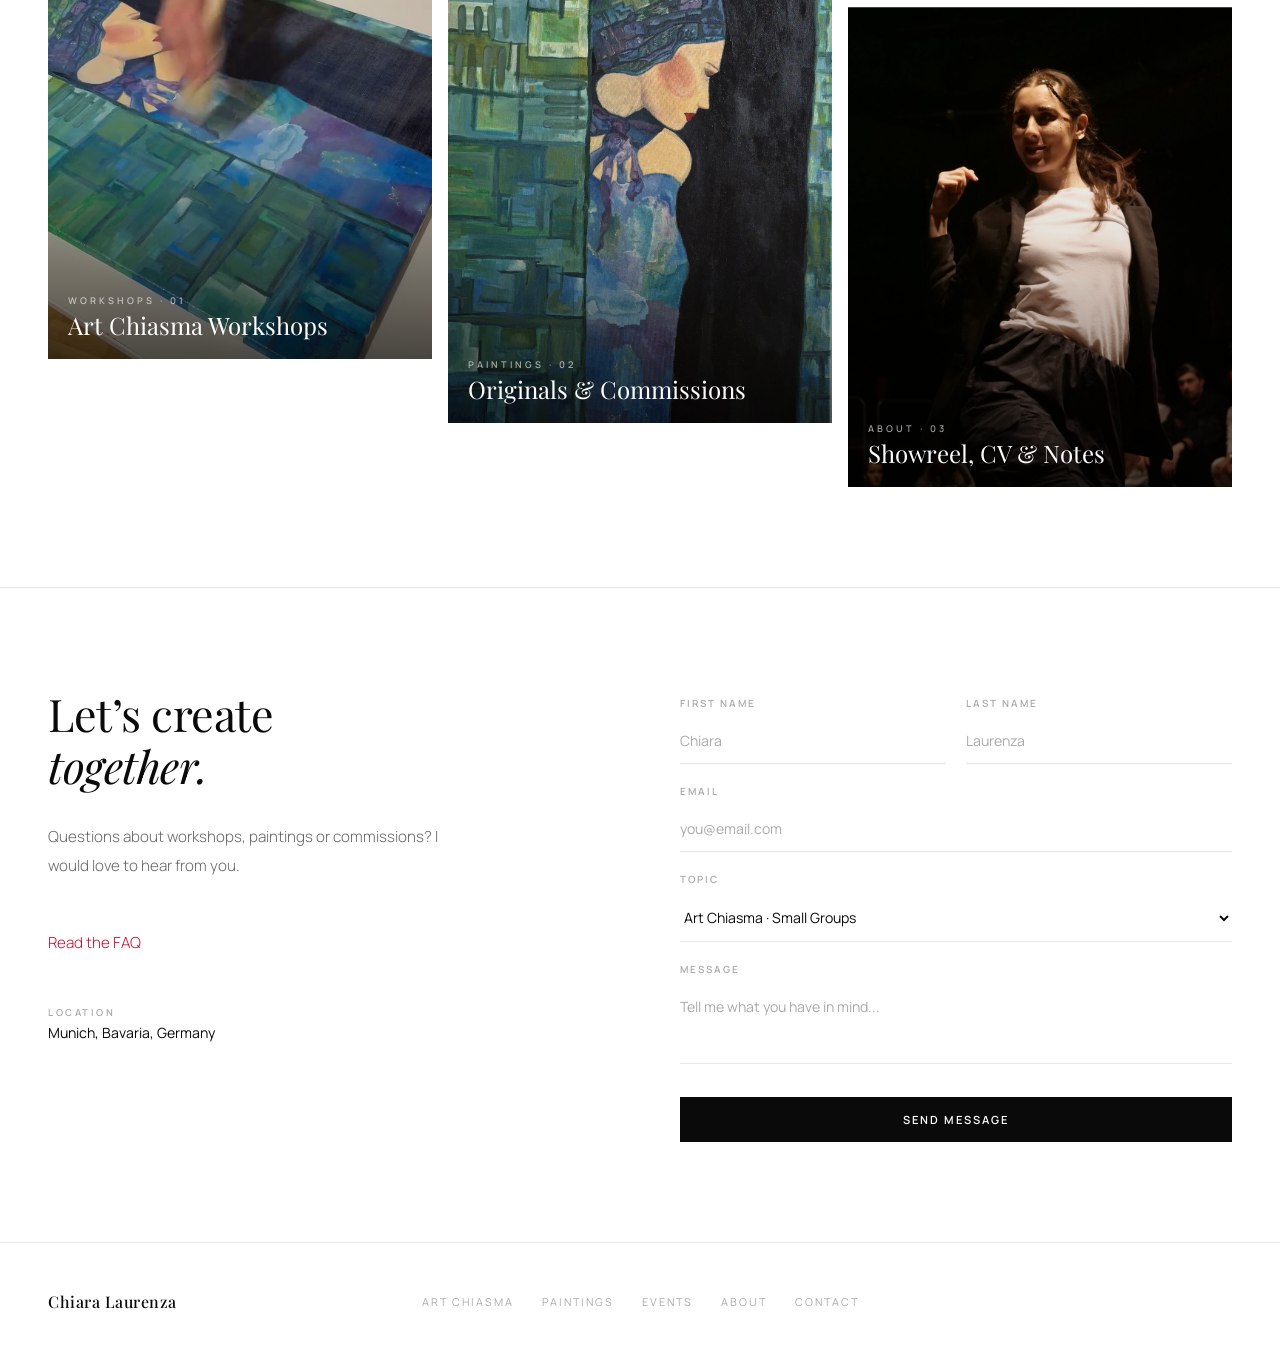
==== commit 94f168ab: "Add scroll motion: video stays while page slides over it, marquee, grain, cursor, image wipes Co-Aut" ====
--- a/index.html
+++ b/index.html
@@ -8,6 +8,7 @@
   <link rel="apple-touch-icon" href="apple-touch-icon.png"/>
   <title>Chiara Laurenza · Art Chiasma</title>
   <link href="https://fonts.googleapis.com/css2?family=Playfair+Display:ital,wght@0,400;0,500;0,700;1,400;1,500&family=Manrope:wght@300;400;500;600&display=swap" rel="stylesheet"/>
+  <link rel="stylesheet" href="motion.css"/>
   <style>
   :root {
     --black:   #0A0A0A;
@@ -180,7 +181,7 @@
 
   /* VIDEO CONTROLS (bottom right) */
   .hero-controls {
-    position:absolute; bottom:32px; right:48px;
+    position:absolute; bottom:40px; right:48px;
     z-index:3; display:flex; align-items:center; gap:12px;
   }
   .hero-dot {
@@ -197,10 +198,50 @@
   .hero-pause:hover { color:white; }
 
   .hero {
-    height:100vh; padding:0 48px;
+    height:100vh; height:100svh; padding:0 48px;
     display:flex; flex-direction:column; justify-content:center; align-items:center;
-    position:relative;
-  }
+    position:sticky; top:0; z-index:0; overflow:hidden;
+  }
+  .hero-main { will-change:transform, opacity; }
+  .hero-scroll {
+    position:absolute; bottom:32px; left:50%; transform:translateX(-50%); z-index:3;
+    display:flex; flex-direction:column; align-items:center; gap:12px;
+    font-size:0.6rem; letter-spacing:3px; text-transform:uppercase; font-weight:600;
+    color:rgba(255,255,255,0.6);
+  }
+  .hero-scroll i { display:block; width:1px; height:48px; background:rgba(255,255,255,0.25); position:relative; overflow:hidden; }
+  .hero-scroll i::after {
+    content:''; position:absolute; left:0; top:0; width:1px; height:16px; background:white;
+    animation:drip 2s cubic-bezier(0.77,0,0.18,1) infinite;
+  }
+  @keyframes drip { from { transform:translateY(-16px); } to { transform:translateY(48px); } }
+
+  /* SHEET: the white page that slides up over the video */
+  .sheet {
+    position:relative; z-index:2; background:var(--white);
+    border-radius:32px 32px 0 0;
+    box-shadow:0 -40px 80px rgba(0,0,0,0.35);
+  }
+
+  /* NAV over the video: transparent, white type */
+  nav { transition:background 0.4s, border-color 0.4s, color 0.4s; }
+  nav.on-hero { background:transparent; backdrop-filter:none; border-bottom-color:transparent; }
+  nav.on-hero .nav-logo, nav.on-hero .nav-center a, nav.on-hero .nav-right a,
+  nav.on-hero .lang-switch button.active, nav.on-hero .lang-switch button:hover { color:white; }
+  nav.on-hero .lang-switch button { color:rgba(255,255,255,0.5); }
+  nav.on-hero .nav-burger span { background:white; }
+
+  /* MARQUEE: the three words drift by, faster when you scroll */
+  .marquee { overflow:hidden; padding:56px 0; border-bottom:1px solid var(--grey-2); }
+  .marquee-track { display:flex; width:max-content; will-change:transform; }
+  .marquee-group { display:flex; align-items:center; }
+  .marquee-group span {
+    font-family:'Playfair Display', serif; font-weight:400; font-size:clamp(4rem,11vw,10rem);
+    line-height:1; letter-spacing:-3px; padding:0 0.25em; white-space:nowrap;
+  }
+  .marquee-group span.m-out { font-style:italic; color:transparent; -webkit-text-stroke:1px var(--black); }
+  .marquee-group span.m-red { font-style:italic; color:var(--red); }
+  .marquee-group b { width:14px; height:14px; border-radius:50%; background:var(--red); flex-shrink:0; }
   .hero-top-row {
     display:flex; justify-content:space-between; align-items:center;
     position:absolute; top:100px; left:48px; right:48px;
@@ -272,12 +313,16 @@
   .section-header-row a:hover { color:var(--red); }
 
   .work-grid {
-    display:grid; grid-template-columns:repeat(3,1fr); gap:3px;
+    display:grid; grid-template-columns:repeat(3,1fr); gap:16px; align-items:start;
   }
   .work-item {
     display:block; text-decoration:none; color:var(--black);
-    position:relative; overflow:hidden; aspect-ratio:3/2;
-  }
+    position:relative; overflow:hidden; aspect-ratio:4/5; background:var(--black);
+  }
+  .work-item:nth-child(2) { margin-top:64px; }
+  .work-item:nth-child(3) { margin-top:128px; }
+  .work-item-bg img, .work-item-bg video { width:100%; height:100%; object-fit:cover; display:block; }
+  .work-item-title { font-size:1.5rem !important; }
   .work-item-bg {
     position:absolute; inset:0;
     transition:transform 0.7s cubic-bezier(0.16,1,0.3,1);
@@ -350,7 +395,16 @@
     .contact-section { padding:64px 24px; }
     .contact-grid { grid-template-columns:1fr; gap:48px; }
   }
-  @media(max-width:600px){ .work-grid { grid-template-columns:1fr; } }
+  @media(max-width:600px){
+    .work-grid { grid-template-columns:1fr; }
+    .work-item:nth-child(n) { margin-top:0; }
+  }
+  @media(max-width:900px){
+    .hero-scroll { display:none; }
+    .hero-controls { right:24px; }
+    .sheet { border-radius:20px 20px 0 0; }
+    .marquee { padding:36px 0; }
+  }
   .nav-right { display:flex; align-items:center; gap:28px; }
   .lang-switch { display:flex; gap:2px; }
   .lang-switch button { background:none; border:none; cursor:pointer; font-family:'Manrope',sans-serif; font-size:0.68rem; font-weight:600; letter-spacing:1.5px; color:var(--grey-3); padding:4px 6px; transition:color 0.2s; }
@@ -409,8 +463,11 @@
   </div>
 
   <div class="hero-controls" id="hero-controls"></div>
+  <div class="hero-scroll" aria-hidden="true">Scroll<i></i></div>
 
 </section>
+
+<main class="sheet">
 
 <!-- INTRO STRIP -->
 <section class="intro-strip reveal">
@@ -421,6 +478,16 @@
   </div>
 </section>
 
+<!-- MARQUEE -->
+<div class="marquee" aria-hidden="true">
+  <div class="marquee-track" id="marquee">
+    <div class="marquee-group"><span>Dance.</span><b></b><span class="m-out">Feel.</span><b></b><span class="m-red">Paint.</span><b></b></div>
+    <div class="marquee-group"><span>Dance.</span><b></b><span class="m-out">Feel.</span><b></b><span class="m-red">Paint.</span><b></b></div>
+    <div class="marquee-group"><span>Dance.</span><b></b><span class="m-out">Feel.</span><b></b><span class="m-red">Paint.</span><b></b></div>
+    <div class="marquee-group"><span>Dance.</span><b></b><span class="m-out">Feel.</span><b></b><span class="m-red">Paint.</span><b></b></div>
+  </div>
+</div>
+
 <!-- UPCOMING -->
 <section class="work-section" id="upcoming" data-hide-if-empty hidden>
   <div class="section-header-row reveal">
@@ -437,24 +504,24 @@
   </div>
 
   <div class="work-grid">
-    <a href="dance-art.html" class="work-item reveal" style="transition-delay:0ms">
-      <div class="work-item-bg bg-dance-1"></div>
+    <a href="dance-art.html" class="work-item wipe" style="transition-delay:0ms">
+      <div class="work-item-bg"><video src="videos/art.mp4" poster="images/workshop-poster.jpg" muted loop playsinline preload="metadata"></video></div>
       <div class="work-item-overlay">
         <span class="work-item-label">Workshops · 01</span>
         <span class="work-item-title">Art Chiasma Workshops</span>
       </div>
       <span class="work-item-arrow">Explore &rarr;</span>
     </a>
-    <a href="art.html" class="work-item reveal" style="transition-delay:100ms">
-      <div class="work-item-bg bg-art-1"></div>
+    <a href="art.html" class="work-item wipe" style="transition-delay:150ms">
+      <div class="work-item-bg"><img src="images/paintings/lady-in-blue.jpg" alt="" loading="lazy"></div>
       <div class="work-item-overlay">
         <span class="work-item-label">Paintings · 02</span>
         <span class="work-item-title">Originals &amp; Commissions</span>
       </div>
       <span class="work-item-arrow">Explore &rarr;</span>
     </a>
-    <a href="about.html" class="work-item reveal" style="transition-delay:200ms">
-      <div class="work-item-bg bg-yoga-1"></div>
+    <a href="about.html" class="work-item wipe" style="transition-delay:300ms">
+      <div class="work-item-bg"><img src="images/portrait.jpg" alt="" loading="lazy"></div>
       <div class="work-item-overlay">
         <span class="work-item-label">About · 03</span>
         <span class="work-item-title">Showreel, CV &amp; Notes</span>
@@ -508,6 +575,7 @@
   </div>
   <span class="site-footer-copy"></span>
 </footer>
+</main>
 
 <div class="modal-overlay" id="modal-overlay" onclick="closeOut(event)">
   <div class="modal">
@@ -610,7 +678,50 @@
   })();
 </script>
 
+<script>
+  // ── SCROLL: video stays, the page slides over it ─────────────────────────
+  (function(){
+    const nav = document.querySelector('nav');
+    const main = document.querySelector('.hero-main');
+    const track = document.getElementById('marquee');
+    const card = document.querySelector('.work-item video');
+    const still = window.matchMedia('(prefers-reduced-motion: reduce)').matches;
+    let lastY = window.scrollY, offset = 0, speed = 0;
+
+    function onScroll(){
+      const h = window.innerHeight, y = window.scrollY;
+      const p = Math.min(y / h, 1);
+      nav.classList.toggle('on-hero', y < h - 72);
+      if (!still) {
+        main.style.transform = 'translateY(' + (p * -80) + 'px) scale(' + (1 - p * 0.12) + ')';
+        main.style.opacity = String(Math.max(1 - p * 1.4, 0));
+      }
+    }
+    window.addEventListener('scroll', onScroll, { passive:true });
+    window.addEventListener('resize', onScroll);
+    onScroll();
+
+    // Marquee drifts slowly and speeds up with the scroll.
+    if (!still) (function loop(){
+      const y = window.scrollY;
+      speed += ((y - lastY) * 0.6 - speed) * 0.1;
+      lastY = y;
+      offset -= 0.6 + Math.abs(speed);
+      const half = track.scrollWidth / 2;
+      if (half && offset <= -half) offset += half;
+      track.style.transform = 'translateX(' + offset + 'px)';
+      requestAnimationFrame(loop);
+    })();
+
+    // The workshop card plays its video while you look at it.
+    if (card) new IntersectionObserver(es => es.forEach(e => {
+      if (e.isIntersecting) card.play().catch(()=>{}); else card.pause();
+    }), { threshold:0.3 }).observe(card);
+  })();
+</script>
+
 <script src="i18n.js"></script>
+<script src="motion.js"></script>
 <script src="contact.js"></script>
 <script src="events.js"></script>
 </body>
--- a/motion.css
+++ b/motion.css
@@ -0,0 +1,60 @@
+/* Motion layer shared by every page: grain, cursor, image wipes, title rise.
+   Everything here is decoration. If motion is reduced, it switches off. */
+
+/* ── PAPER GRAIN ── a faint canvas texture over the whole site */
+body::after {
+  content:''; position:fixed; inset:-50%; z-index:900; pointer-events:none;
+  background-image:url("data:image/svg+xml,%3Csvg xmlns='http://www.w3.org/2000/svg' width='160' height='160'%3E%3Cfilter id='n'%3E%3CfeTurbulence type='fractalNoise' baseFrequency='0.9' numOctaves='2' stitchTiles='stitch'/%3E%3C/filter%3E%3Crect width='100%25' height='100%25' filter='url(%23n)' opacity='0.55'/%3E%3C/svg%3E");
+  opacity:0.06; animation:grain 1.2s steps(4) infinite;
+}
+@keyframes grain {
+  0%   { transform:translate(0,0); }
+  25%  { transform:translate(-3%,2%); }
+  50%  { transform:translate(2%,-3%); }
+  75%  { transform:translate(-2%,-1%); }
+  100% { transform:translate(0,0); }
+}
+
+/* ── CURSOR ── a soft ink dot that swells over links (mouse only) */
+.cursor {
+  position:fixed; top:0; left:0; z-index:1100; pointer-events:none;
+  width:14px; height:14px; margin:-7px 0 0 -7px; border-radius:50%;
+  background:#fff; mix-blend-mode:difference;
+  transition:width 0.35s cubic-bezier(0.16,1,0.3,1), height 0.35s cubic-bezier(0.16,1,0.3,1), margin 0.35s cubic-bezier(0.16,1,0.3,1), opacity 0.3s;
+  opacity:0;
+}
+.cursor.on { opacity:1; }
+.cursor.big { width:64px; height:64px; margin:-32px 0 0 -32px; }
+
+/* ── PAGE TITLE ── each line rises out of a mask on load */
+.page-hero h1 { animation:titleRise 1.3s cubic-bezier(0.16,1,0.3,1) both; }
+@keyframes titleRise {
+  from { clip-path:inset(0 0 100% 0); transform:translateY(40px); }
+  to   { clip-path:inset(0 0 -10% 0); transform:none; }
+}
+
+/* ── IMAGE WIPE ── pictures uncover like a brush stroke from left to right */
+.wipe { clip-path:inset(0 100% 0 0); transition:clip-path 1.4s cubic-bezier(0.77,0,0.18,1); }
+.wipe.visible { clip-path:inset(0 0 0 0); }
+.wipe img, .wipe video { transform:scale(1.15); transition:transform 1.8s cubic-bezier(0.16,1,0.3,1); }
+.wipe.visible img, .wipe.visible video { transform:none; }
+
+/* ── LINK UNDERLINE ── draws itself in on hover */
+.nav-center a, .site-footer-links a { position:relative; }
+.nav-center a::after, .site-footer-links a::after {
+  content:''; position:absolute; left:0; right:0; bottom:-6px; height:1px;
+  background:currentColor; transform:scaleX(0); transform-origin:right;
+  transition:transform 0.5s cubic-bezier(0.16,1,0.3,1);
+}
+.nav-center a:hover::after, .nav-center a.active::after,
+.site-footer-links a:hover::after { transform:scaleX(1); transform-origin:left; }
+
+@media (hover:none), (pointer:coarse) { .cursor { display:none; } }
+@media (prefers-reduced-motion: reduce) {
+  body::after { animation:none; }
+  .page-hero h1 { animation:none; }
+  .wipe, .wipe img, .wipe video { clip-path:none; transform:none; transition:none; }
+}
+
+/* Phone: the language switch lives in the burger menu, so hide the desktop one. */
+@media (max-width:900px) { .nav-right { display:none !important; } }
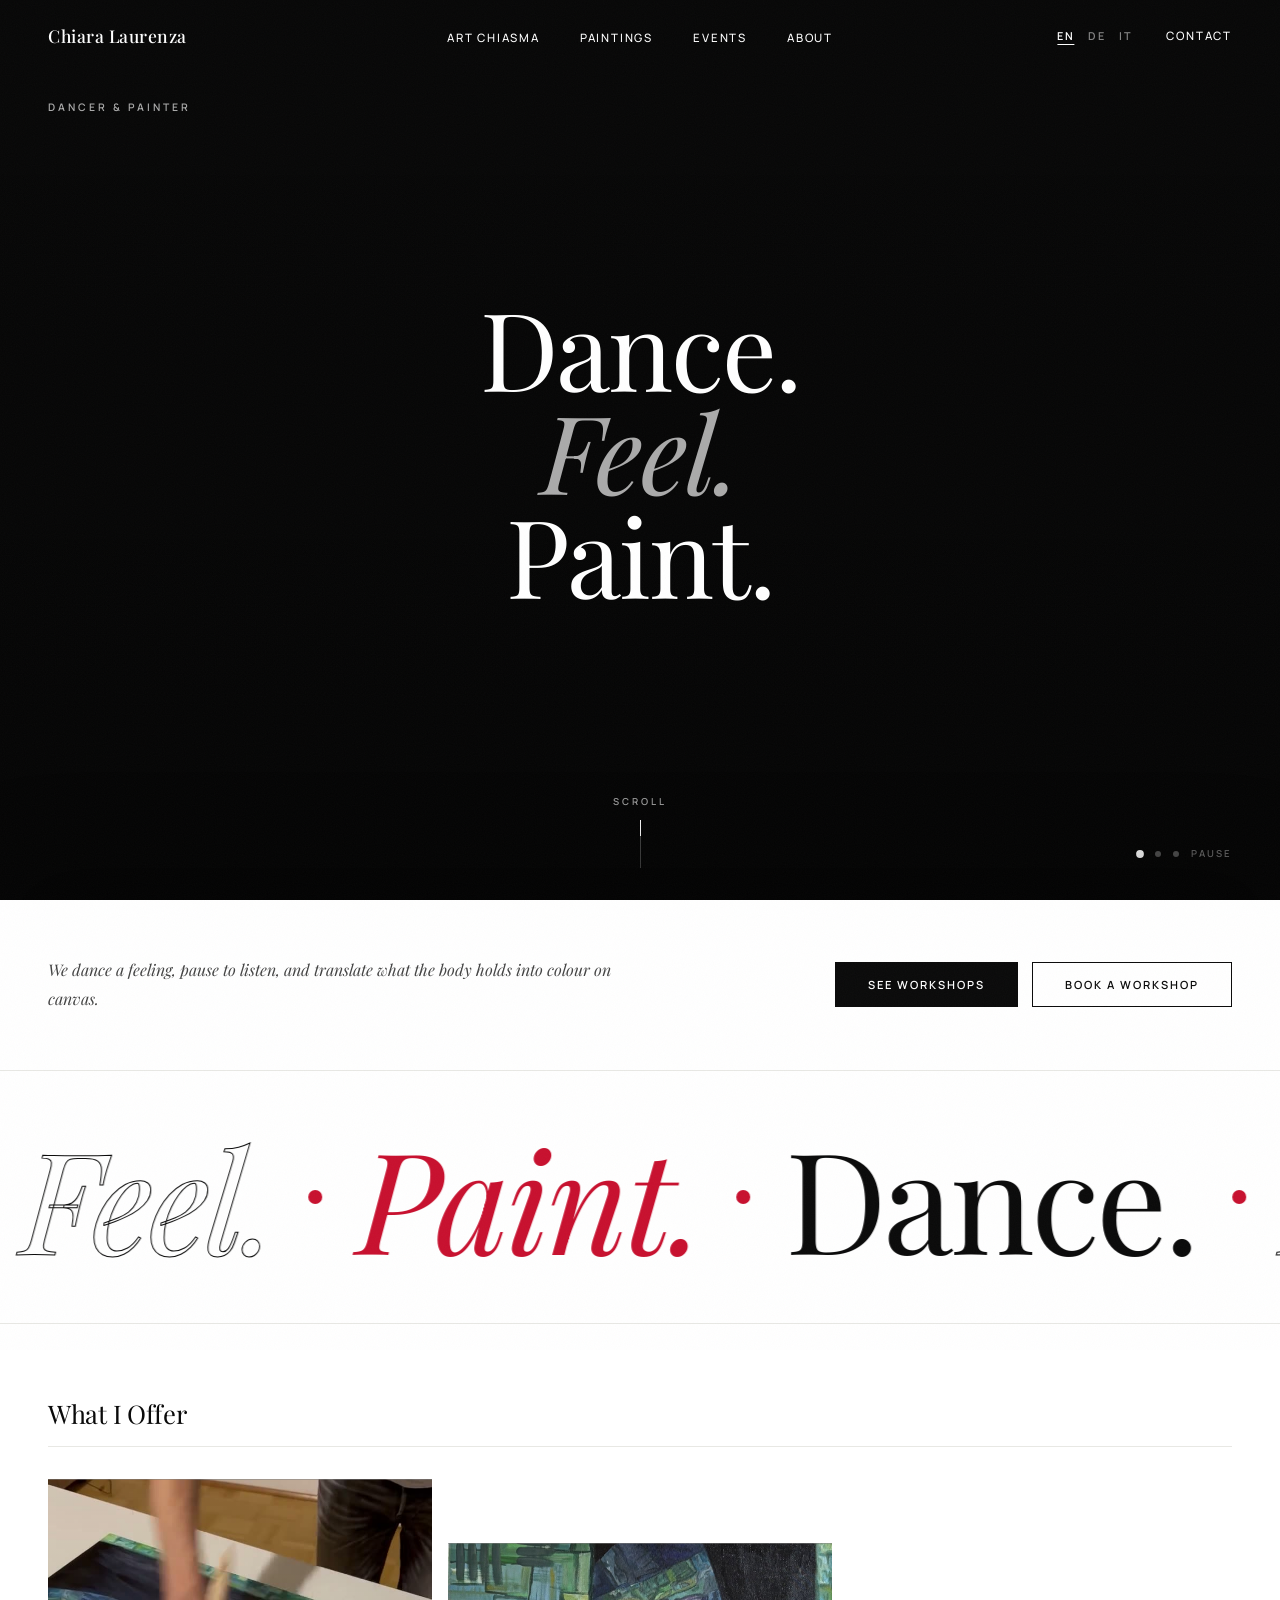
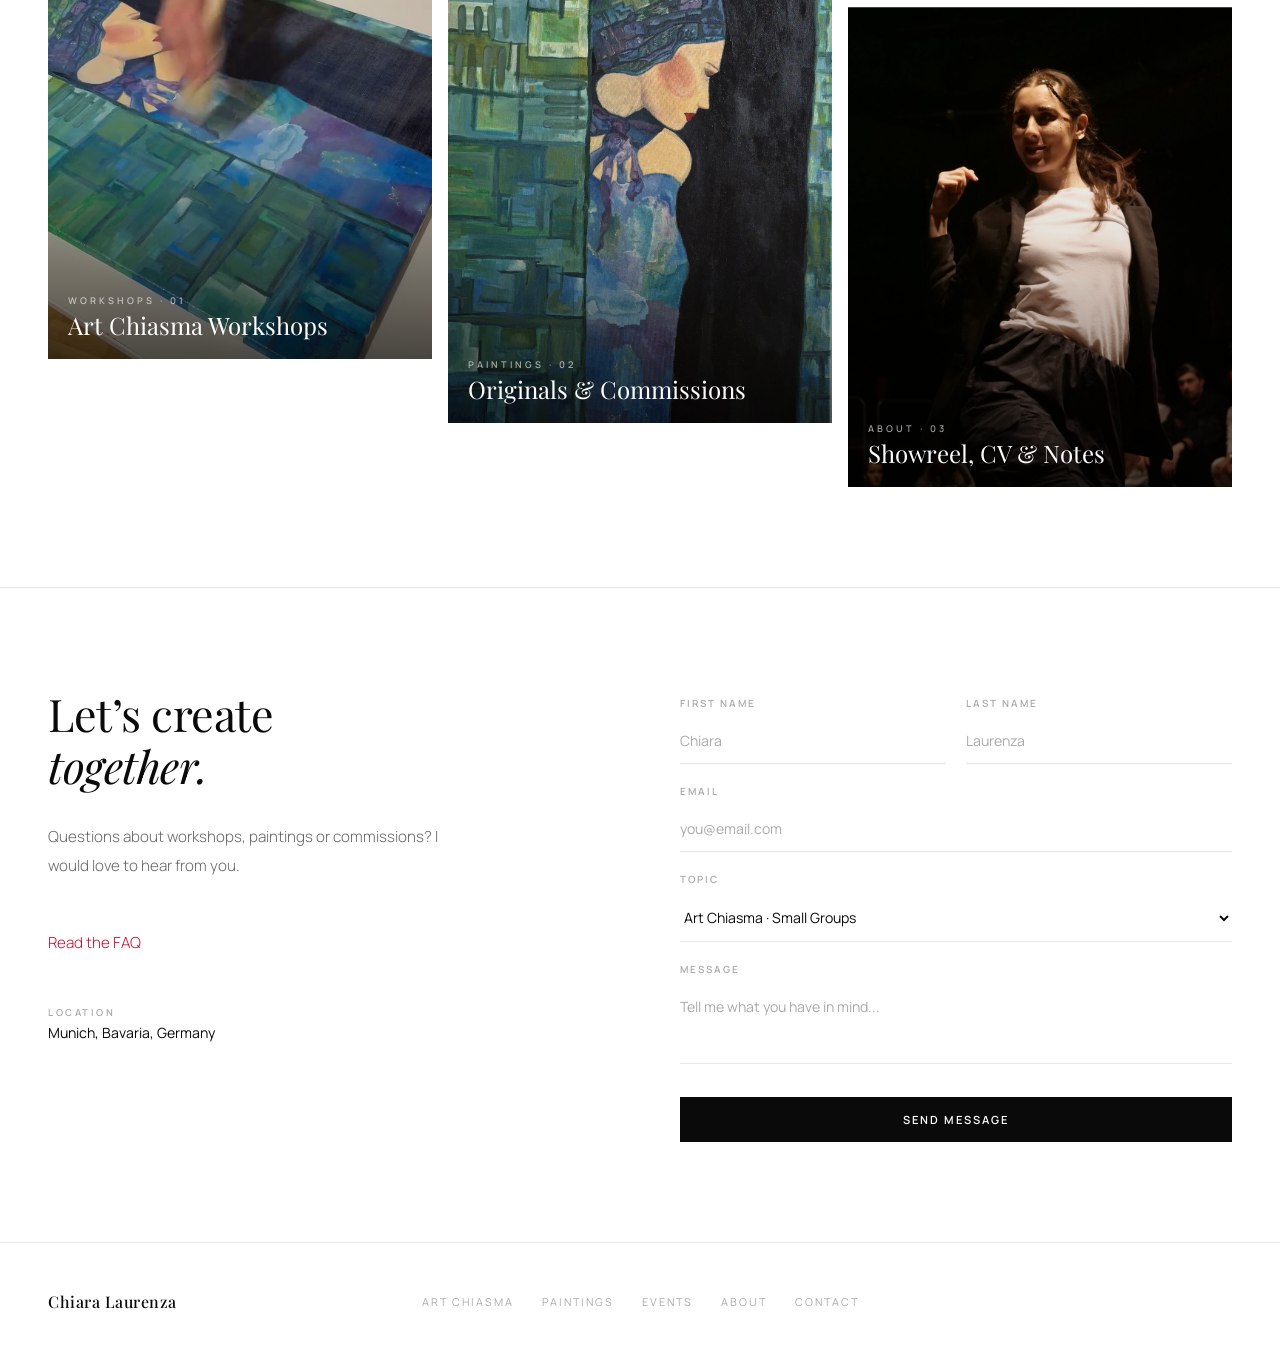
==== commit 6a656612: "Zoom scroll effect, polished inner pages, fix phone width - Home: video zooms in and blurs while the" ====
--- a/index.html
+++ b/index.html
@@ -8,7 +8,7 @@
   <link rel="apple-touch-icon" href="apple-touch-icon.png"/>
   <title>Chiara Laurenza · Art Chiasma</title>
   <link href="https://fonts.googleapis.com/css2?family=Playfair+Display:ital,wght@0,400;0,500;0,700;1,400;1,500&family=Manrope:wght@300;400;500;600&display=swap" rel="stylesheet"/>
-  <link rel="stylesheet" href="motion.css"/>
+  <link rel="stylesheet" href="motion.css?v=3"/>
   <style>
   :root {
     --black:   #0A0A0A;
@@ -203,6 +203,7 @@
     position:sticky; top:0; z-index:0; overflow:hidden;
   }
   .hero-main { will-change:transform, opacity; }
+  .hero-bg { will-change:transform, filter; }
   .hero-scroll {
     position:absolute; bottom:32px; left:50%; transform:translateX(-50%); z-index:3;
     display:flex; flex-direction:column; align-items:center; gap:12px;
@@ -683,6 +684,7 @@
   (function(){
     const nav = document.querySelector('nav');
     const main = document.querySelector('.hero-main');
+    const bg = document.getElementById('hero-bg');
     const track = document.getElementById('marquee');
     const card = document.querySelector('.work-item video');
     const still = window.matchMedia('(prefers-reduced-motion: reduce)').matches;
@@ -695,6 +697,9 @@
       if (!still) {
         main.style.transform = 'translateY(' + (p * -80) + 'px) scale(' + (1 - p * 0.12) + ')';
         main.style.opacity = String(Math.max(1 - p * 1.4, 0));
+        // the camera moves into the video and it softly blurs
+        bg.style.transform = 'scale(' + (1 + p * 0.35) + ')';
+        bg.style.filter = 'blur(' + (p * 10) + 'px)';
       }
     }
     window.addEventListener('scroll', onScroll, { passive:true });
@@ -721,7 +726,7 @@
 </script>
 
 <script src="i18n.js"></script>
-<script src="motion.js"></script>
+<script src="motion.js?v=3"></script>
 <script src="contact.js"></script>
 <script src="events.js"></script>
 </body>
--- a/motion.css
+++ b/motion.css
@@ -39,6 +39,10 @@
 .wipe img, .wipe video { transform:scale(1.15); transition:transform 1.8s cubic-bezier(0.16,1,0.3,1); }
 .wipe.visible img, .wipe.visible video { transform:none; }
 
+/* ── PAGE TITLE ZOOM ── the title grows and blurs as you scroll (see motion.js) */
+.page-hero { transform-origin:50% 30%; will-change:transform, filter, opacity; }
+body { overflow-x:clip; }
+
 /* ── LINK UNDERLINE ── draws itself in on hover */
 .nav-center a, .site-footer-links a { position:relative; }
 .nav-center a::after, .site-footer-links a::after {
@@ -56,5 +60,11 @@
   .wipe, .wipe img, .wipe video { clip-path:none; transform:none; transition:none; }
 }
 
+/* Phone: footer links wrap, so the page is never wider than the screen. */
+@media (max-width:600px) {
+  .site-footer-links { flex-wrap:wrap; gap:14px 22px; }
+  .site-footer > * { min-width:0; }
+}
+
 /* Phone: the language switch lives in the burger menu, so hide the desktop one. */
 @media (max-width:900px) { .nav-right { display:none !important; } }
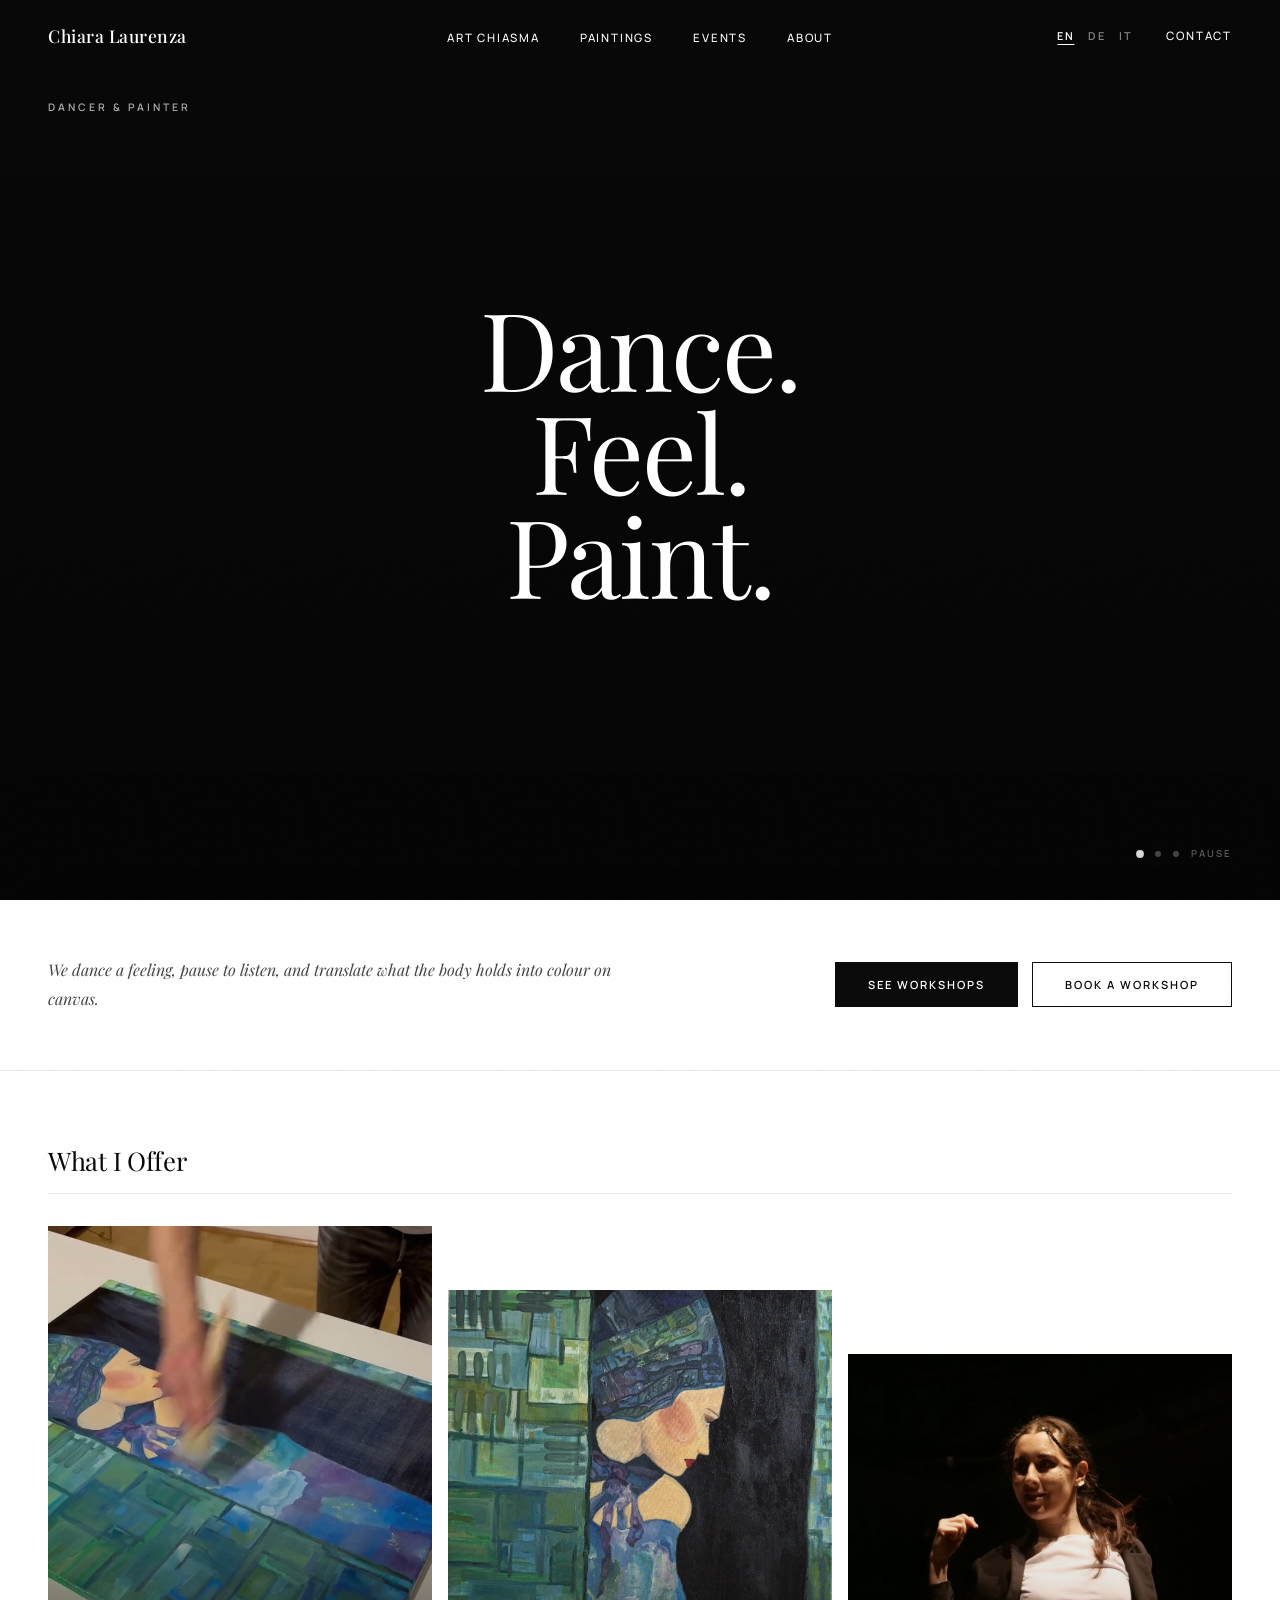
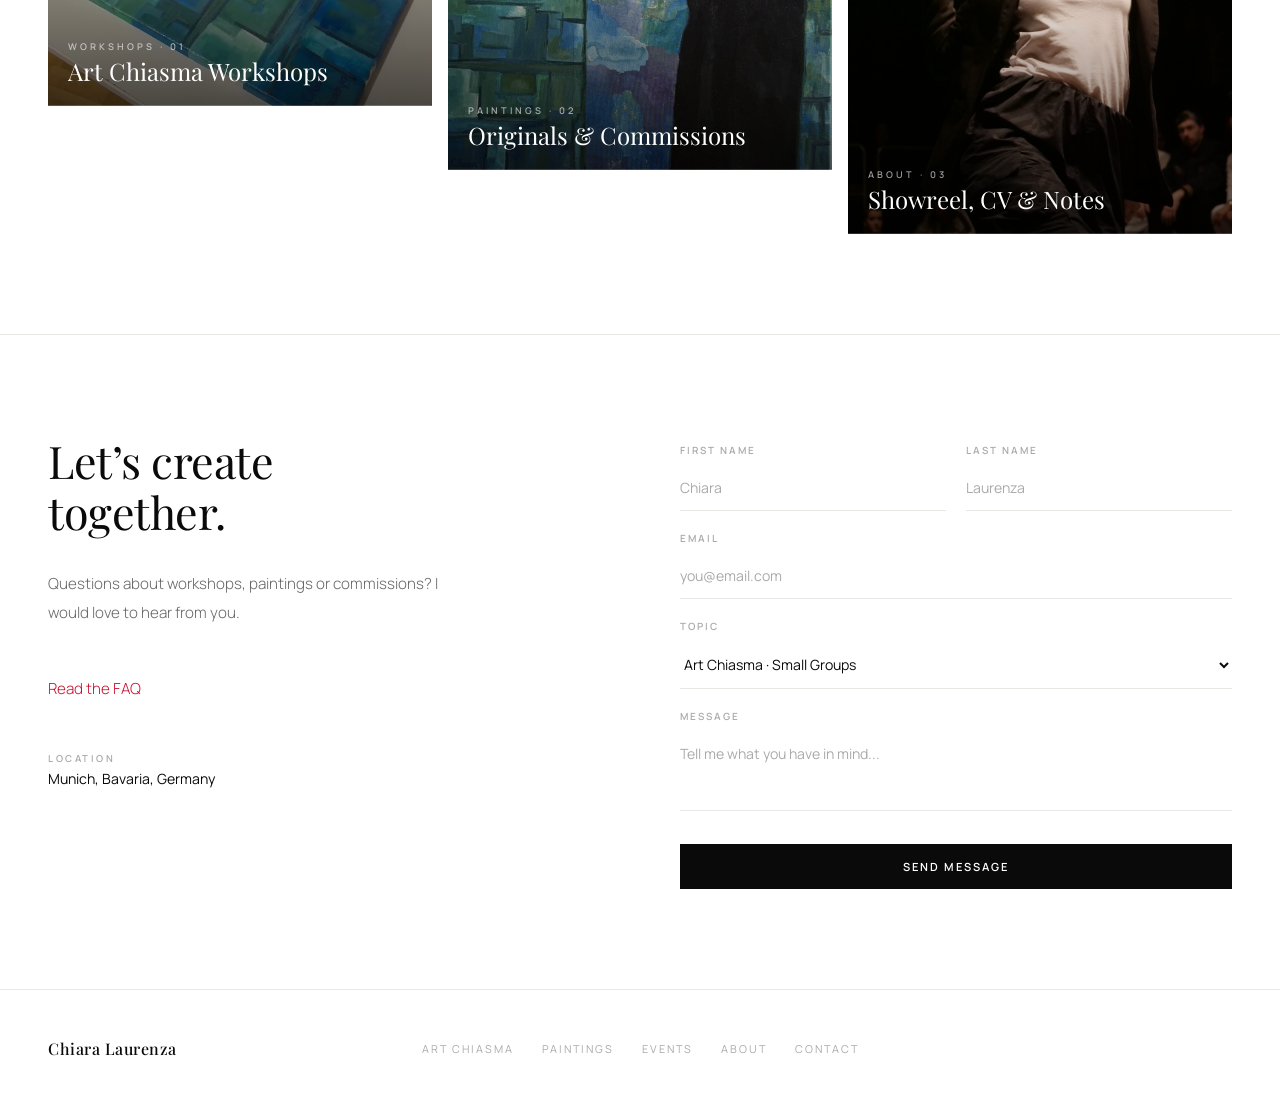
==== commit e6ff6772: "Calmer, less decorative design - Remove marquee, scroll drip line, custom cursor and inner title zoo" ====
--- a/index.html
+++ b/index.html
@@ -7,8 +7,15 @@
   <link rel="icon" type="image/png" href="favicon-48.png"/>
   <link rel="apple-touch-icon" href="apple-touch-icon.png"/>
   <title>Chiara Laurenza · Art Chiasma</title>
+  <meta name="description" content="Contemporary, jazz and hip hop dancer, painter and choreographer, based in Munich."/>
+  <meta property="og:type" content="website"/>
+  <meta property="og:title" content="Chiara Laurenza · Art Chiasma"/>
+  <meta property="og:description" content="Contemporary, jazz and hip hop dancer, painter and choreographer, based in Munich."/>
+  <meta property="og:url" content="https://chiaralaurenza.com/"/>
+  <meta property="og:image" content="https://chiaralaurenza.com/images/portrait.jpg"/>
+  <meta name="twitter:card" content="summary_large_image"/>
   <link href="https://fonts.googleapis.com/css2?family=Playfair+Display:ital,wght@0,400;0,500;0,700;1,400;1,500&family=Manrope:wght@300;400;500;600&display=swap" rel="stylesheet"/>
-  <link rel="stylesheet" href="motion.css?v=3"/>
+  <link rel="stylesheet" href="motion.css?v=4"/>
   <style>
   :root {
     --black:   #0A0A0A;
@@ -203,19 +210,7 @@
     position:sticky; top:0; z-index:0; overflow:hidden;
   }
   .hero-main { will-change:transform, opacity; }
-  .hero-bg { will-change:transform, filter; }
-  .hero-scroll {
-    position:absolute; bottom:32px; left:50%; transform:translateX(-50%); z-index:3;
-    display:flex; flex-direction:column; align-items:center; gap:12px;
-    font-size:0.6rem; letter-spacing:3px; text-transform:uppercase; font-weight:600;
-    color:rgba(255,255,255,0.6);
-  }
-  .hero-scroll i { display:block; width:1px; height:48px; background:rgba(255,255,255,0.25); position:relative; overflow:hidden; }
-  .hero-scroll i::after {
-    content:''; position:absolute; left:0; top:0; width:1px; height:16px; background:white;
-    animation:drip 2s cubic-bezier(0.77,0,0.18,1) infinite;
-  }
-  @keyframes drip { from { transform:translateY(-16px); } to { transform:translateY(48px); } }
+  .hero-bg { will-change:transform; }
 
   /* SHEET: the white page that slides up over the video */
   .sheet {
@@ -232,17 +227,6 @@
   nav.on-hero .lang-switch button { color:rgba(255,255,255,0.5); }
   nav.on-hero .nav-burger span { background:white; }
 
-  /* MARQUEE: the three words drift by, faster when you scroll */
-  .marquee { overflow:hidden; padding:56px 0; border-bottom:1px solid var(--grey-2); }
-  .marquee-track { display:flex; width:max-content; will-change:transform; }
-  .marquee-group { display:flex; align-items:center; }
-  .marquee-group span {
-    font-family:'Playfair Display', serif; font-weight:400; font-size:clamp(4rem,11vw,10rem);
-    line-height:1; letter-spacing:-3px; padding:0 0.25em; white-space:nowrap;
-  }
-  .marquee-group span.m-out { font-style:italic; color:transparent; -webkit-text-stroke:1px var(--black); }
-  .marquee-group span.m-red { font-style:italic; color:var(--red); }
-  .marquee-group b { width:14px; height:14px; border-radius:50%; background:var(--red); flex-shrink:0; }
   .hero-top-row {
     display:flex; justify-content:space-between; align-items:center;
     position:absolute; top:100px; left:48px; right:48px;
@@ -401,10 +385,8 @@
     .work-item:nth-child(n) { margin-top:0; }
   }
   @media(max-width:900px){
-    .hero-scroll { display:none; }
     .hero-controls { right:24px; }
     .sheet { border-radius:20px 20px 0 0; }
-    .marquee { padding:36px 0; }
   }
   .nav-right { display:flex; align-items:center; gap:28px; }
   .lang-switch { display:flex; gap:2px; }
@@ -464,7 +446,6 @@
   </div>
 
   <div class="hero-controls" id="hero-controls"></div>
-  <div class="hero-scroll" aria-hidden="true">Scroll<i></i></div>
 
 </section>
 
@@ -478,16 +459,6 @@
     <button class="btn btn-outline" onclick="openModal('Art Chiasma','Book a Workshop')">Book a Workshop</button>
   </div>
 </section>
-
-<!-- MARQUEE -->
-<div class="marquee" aria-hidden="true">
-  <div class="marquee-track" id="marquee">
-    <div class="marquee-group"><span>Dance.</span><b></b><span class="m-out">Feel.</span><b></b><span class="m-red">Paint.</span><b></b></div>
-    <div class="marquee-group"><span>Dance.</span><b></b><span class="m-out">Feel.</span><b></b><span class="m-red">Paint.</span><b></b></div>
-    <div class="marquee-group"><span>Dance.</span><b></b><span class="m-out">Feel.</span><b></b><span class="m-red">Paint.</span><b></b></div>
-    <div class="marquee-group"><span>Dance.</span><b></b><span class="m-out">Feel.</span><b></b><span class="m-red">Paint.</span><b></b></div>
-  </div>
-</div>
 
 <!-- UPCOMING -->
 <section class="work-section" id="upcoming" data-hide-if-empty hidden>
@@ -685,38 +656,23 @@
     const nav = document.querySelector('nav');
     const main = document.querySelector('.hero-main');
     const bg = document.getElementById('hero-bg');
-    const track = document.getElementById('marquee');
     const card = document.querySelector('.work-item video');
     const still = window.matchMedia('(prefers-reduced-motion: reduce)').matches;
-    let lastY = window.scrollY, offset = 0, speed = 0;
 
     function onScroll(){
       const h = window.innerHeight, y = window.scrollY;
       const p = Math.min(y / h, 1);
       nav.classList.toggle('on-hero', y < h - 72);
       if (!still) {
-        main.style.transform = 'translateY(' + (p * -80) + 'px) scale(' + (1 - p * 0.12) + ')';
+        main.style.transform = 'translateY(' + (p * -40) + 'px)';
         main.style.opacity = String(Math.max(1 - p * 1.4, 0));
-        // the camera moves into the video and it softly blurs
-        bg.style.transform = 'scale(' + (1 + p * 0.35) + ')';
-        bg.style.filter = 'blur(' + (p * 10) + 'px)';
+        // the camera moves gently into the video
+        bg.style.transform = 'scale(' + (1 + p * 0.08) + ')';
       }
     }
     window.addEventListener('scroll', onScroll, { passive:true });
     window.addEventListener('resize', onScroll);
     onScroll();
-
-    // Marquee drifts slowly and speeds up with the scroll.
-    if (!still) (function loop(){
-      const y = window.scrollY;
-      speed += ((y - lastY) * 0.6 - speed) * 0.1;
-      lastY = y;
-      offset -= 0.6 + Math.abs(speed);
-      const half = track.scrollWidth / 2;
-      if (half && offset <= -half) offset += half;
-      track.style.transform = 'translateX(' + offset + 'px)';
-      requestAnimationFrame(loop);
-    })();
 
     // The workshop card plays its video while you look at it.
     if (card) new IntersectionObserver(es => es.forEach(e => {
@@ -726,7 +682,7 @@
 </script>
 
 <script src="i18n.js"></script>
-<script src="motion.js?v=3"></script>
+<script src="motion.js?v=4"></script>
 <script src="contact.js"></script>
 <script src="events.js"></script>
 </body>
--- a/motion.css
+++ b/motion.css
@@ -1,46 +1,26 @@
-/* Motion layer shared by every page: grain, cursor, image wipes, title rise.
+/* Motion layer shared by every page: grain, image wipes, title rise.
    Everything here is decoration. If motion is reduced, it switches off. */
 
-/* ── PAPER GRAIN ── a faint canvas texture over the whole site */
+/* ── PAPER GRAIN ── a faint, still canvas texture over the whole site */
 body::after {
   content:''; position:fixed; inset:-50%; z-index:900; pointer-events:none;
   background-image:url("data:image/svg+xml,%3Csvg xmlns='http://www.w3.org/2000/svg' width='160' height='160'%3E%3Cfilter id='n'%3E%3CfeTurbulence type='fractalNoise' baseFrequency='0.9' numOctaves='2' stitchTiles='stitch'/%3E%3C/filter%3E%3Crect width='100%25' height='100%25' filter='url(%23n)' opacity='0.55'/%3E%3C/svg%3E");
-  opacity:0.06; animation:grain 1.2s steps(4) infinite;
-}
-@keyframes grain {
-  0%   { transform:translate(0,0); }
-  25%  { transform:translate(-3%,2%); }
-  50%  { transform:translate(2%,-3%); }
-  75%  { transform:translate(-2%,-1%); }
-  100% { transform:translate(0,0); }
+  opacity:0.035;
 }
 
-/* ── CURSOR ── a soft ink dot that swells over links (mouse only) */
-.cursor {
-  position:fixed; top:0; left:0; z-index:1100; pointer-events:none;
-  width:14px; height:14px; margin:-7px 0 0 -7px; border-radius:50%;
-  background:#fff; mix-blend-mode:difference;
-  transition:width 0.35s cubic-bezier(0.16,1,0.3,1), height 0.35s cubic-bezier(0.16,1,0.3,1), margin 0.35s cubic-bezier(0.16,1,0.3,1), opacity 0.3s;
-  opacity:0;
-}
-.cursor.on { opacity:1; }
-.cursor.big { width:64px; height:64px; margin:-32px 0 0 -32px; }
-
 /* ── PAGE TITLE ── each line rises out of a mask on load */
-.page-hero h1 { animation:titleRise 1.3s cubic-bezier(0.16,1,0.3,1) both; }
+.page-hero h1 { animation:titleRise 0.9s cubic-bezier(0.16,1,0.3,1) both; }
 @keyframes titleRise {
-  from { clip-path:inset(0 0 100% 0); transform:translateY(40px); }
+  from { clip-path:inset(0 0 100% 0); transform:translateY(24px); }
   to   { clip-path:inset(0 0 -10% 0); transform:none; }
 }
 
 /* ── IMAGE WIPE ── pictures uncover like a brush stroke from left to right */
-.wipe { clip-path:inset(0 100% 0 0); transition:clip-path 1.4s cubic-bezier(0.77,0,0.18,1); }
+.wipe { clip-path:inset(0 100% 0 0); transition:clip-path 0.9s cubic-bezier(0.77,0,0.18,1); }
 .wipe.visible { clip-path:inset(0 0 0 0); }
-.wipe img, .wipe video { transform:scale(1.15); transition:transform 1.8s cubic-bezier(0.16,1,0.3,1); }
+.wipe img, .wipe video { transform:scale(1.04); transition:transform 1.2s cubic-bezier(0.16,1,0.3,1); }
 .wipe.visible img, .wipe.visible video { transform:none; }
 
-/* ── PAGE TITLE ZOOM ── the title grows and blurs as you scroll (see motion.js) */
-.page-hero { transform-origin:50% 30%; will-change:transform, filter, opacity; }
 body { overflow-x:clip; }
 
 /* ── LINK UNDERLINE ── draws itself in on hover */
@@ -53,11 +33,10 @@
 .nav-center a:hover::after, .nav-center a.active::after,
 .site-footer-links a:hover::after { transform:scaleX(1); transform-origin:left; }
 
-@media (hover:none), (pointer:coarse) { .cursor { display:none; } }
 @media (prefers-reduced-motion: reduce) {
-  body::after { animation:none; }
   .page-hero h1 { animation:none; }
   .wipe, .wipe img, .wipe video { clip-path:none; transform:none; transition:none; }
+  .reveal { opacity:1 !important; transform:none !important; transition:none !important; }
 }
 
 /* Phone: footer links wrap, so the page is never wider than the screen. */
@@ -68,3 +47,6 @@
 
 /* Phone: the language switch lives in the burger menu, so hide the desktop one. */
 @media (max-width:900px) { .nav-right { display:none !important; } }
+
+/* Headlines stay upright and black: no grey italic second word. */
+h1 em, h2 em { font-style:normal !important; color:inherit !important; }
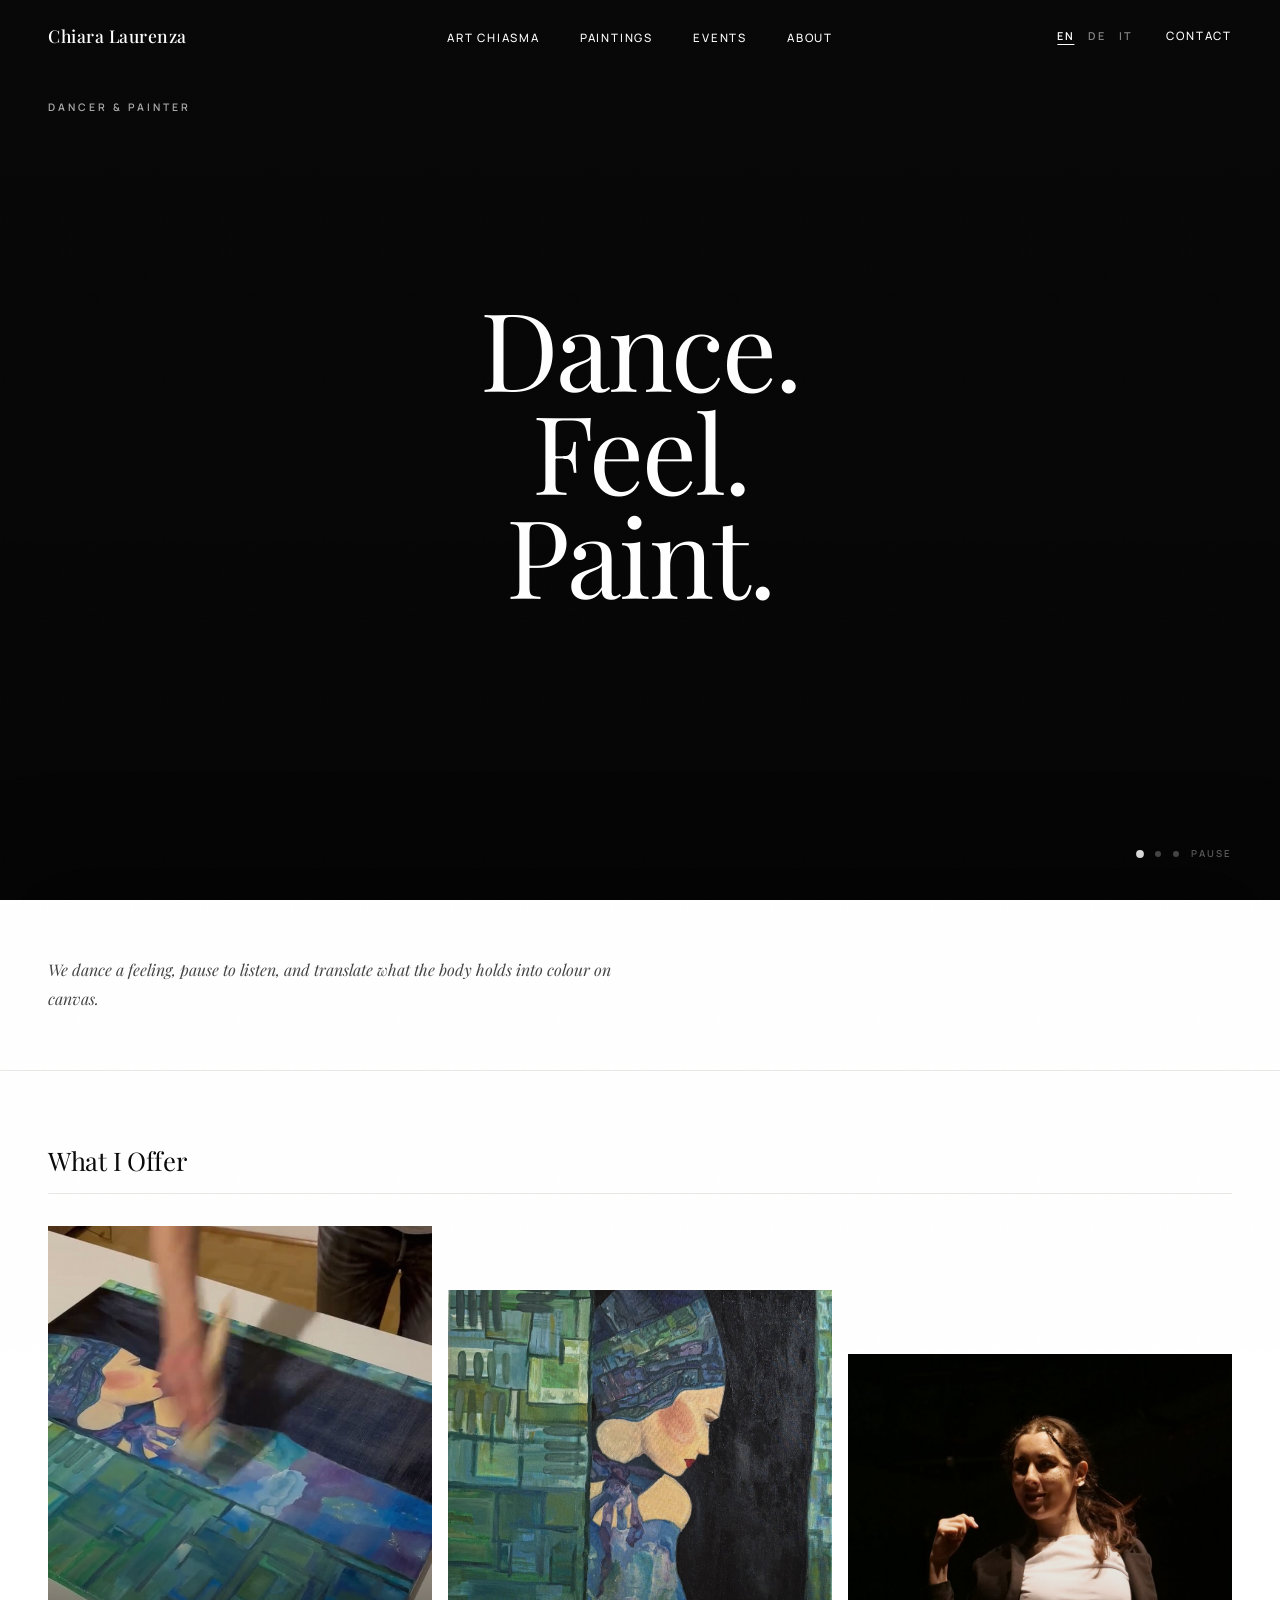
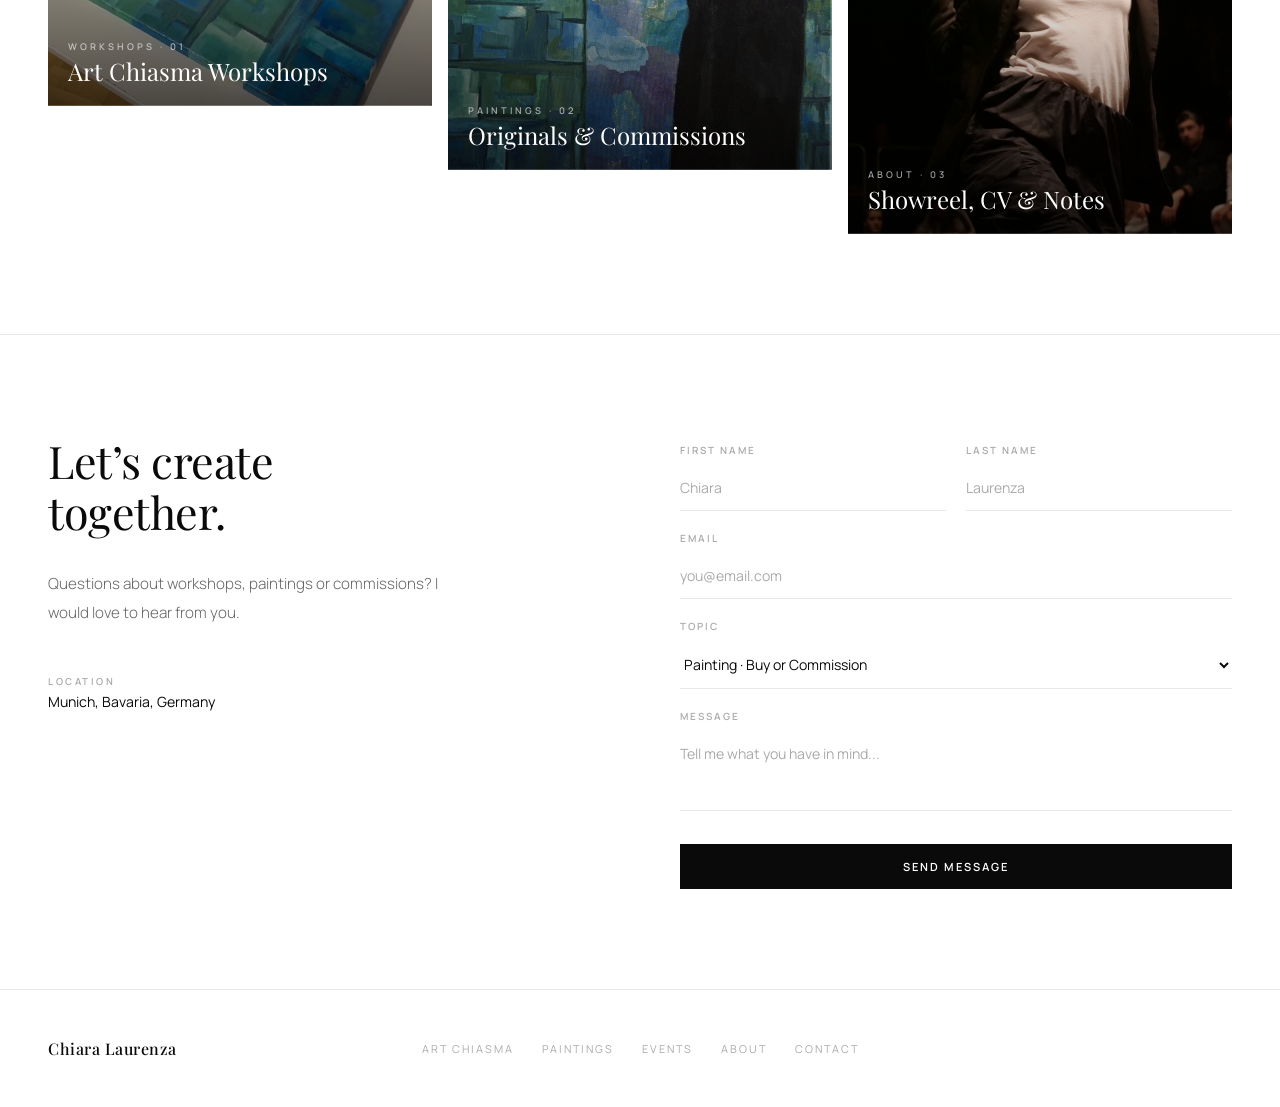
==== commit c058ab4d: "Hide Art Chiasma workshop booking while the project is in progress - Art Chiasma page: offer cards, " ====
--- a/index.html
+++ b/index.html
@@ -15,7 +15,7 @@
   <meta property="og:image" content="https://chiaralaurenza.com/images/portrait.jpg"/>
   <meta name="twitter:card" content="summary_large_image"/>
   <link href="https://fonts.googleapis.com/css2?family=Playfair+Display:ital,wght@0,400;0,500;0,700;1,400;1,500&family=Manrope:wght@300;400;500;600&display=swap" rel="stylesheet"/>
-  <link rel="stylesheet" href="motion.css?v=4"/>
+  <link rel="stylesheet" href="motion.css?v=5"/>
   <style>
   :root {
     --black:   #0A0A0A;
@@ -454,7 +454,7 @@
 <!-- INTRO STRIP -->
 <section class="intro-strip reveal">
   <p class="intro-strip-text">We dance a feeling, pause to listen, and translate what the body holds into colour on canvas.</p>
-  <div class="intro-strip-ctas">
+  <div class="intro-strip-ctas" hidden><!-- hidden while Art Chiasma is in progress -->
     <a href="dance-art.html" class="btn btn-fill">See Workshops</a>
     <button class="btn btn-outline" onclick="openModal('Art Chiasma','Book a Workshop')">Book a Workshop</button>
   </div>
@@ -509,7 +509,7 @@
     <div class="contact-left reveal from-left">
       <h2>Let&rsquo;s create<br/><em style="font-style:italic;font-family:'Playfair Display',serif">together.</em></h2>
       <p>Questions about workshops, paintings or commissions? I would love to hear from you.</p>
-      <p><a href="dance-art.html#faq" class="book-link" style="color:var(--red);text-decoration:none">Read the FAQ</a></p>
+      <!-- FAQ hidden while Art Chiasma is in progress -->
       <div class="contact-meta"><div class="contact-meta-label">Location</div><div class="contact-meta-val">Munich, Bavaria, Germany</div></div>
     </div>
     <form class="cform reveal from-right" onsubmit="handleContact(event)">
@@ -520,9 +520,6 @@
       <div class="fg"><label>Email</label><input type="email" placeholder="you@email.com" required></div>
       <div class="fg"><label>Topic</label>
         <select>
-          <option>Art Chiasma · Small Groups</option>
-          <option>Art Chiasma · For Professionals</option>
-          <option>Art Chiasma · Companies</option>
           <option>Painting · Buy or Commission</option>
           <option>General Enquiry</option>
         </select>
--- a/motion.css
+++ b/motion.css
@@ -50,3 +50,6 @@
 
 /* Headlines stay upright and black: no grey italic second word. */
 h1 em, h2 em { font-style:normal !important; color:inherit !important; }
+
+/* Anything marked hidden stays hidden, even if a layout rule says otherwise. */
+[hidden] { display:none !important; }
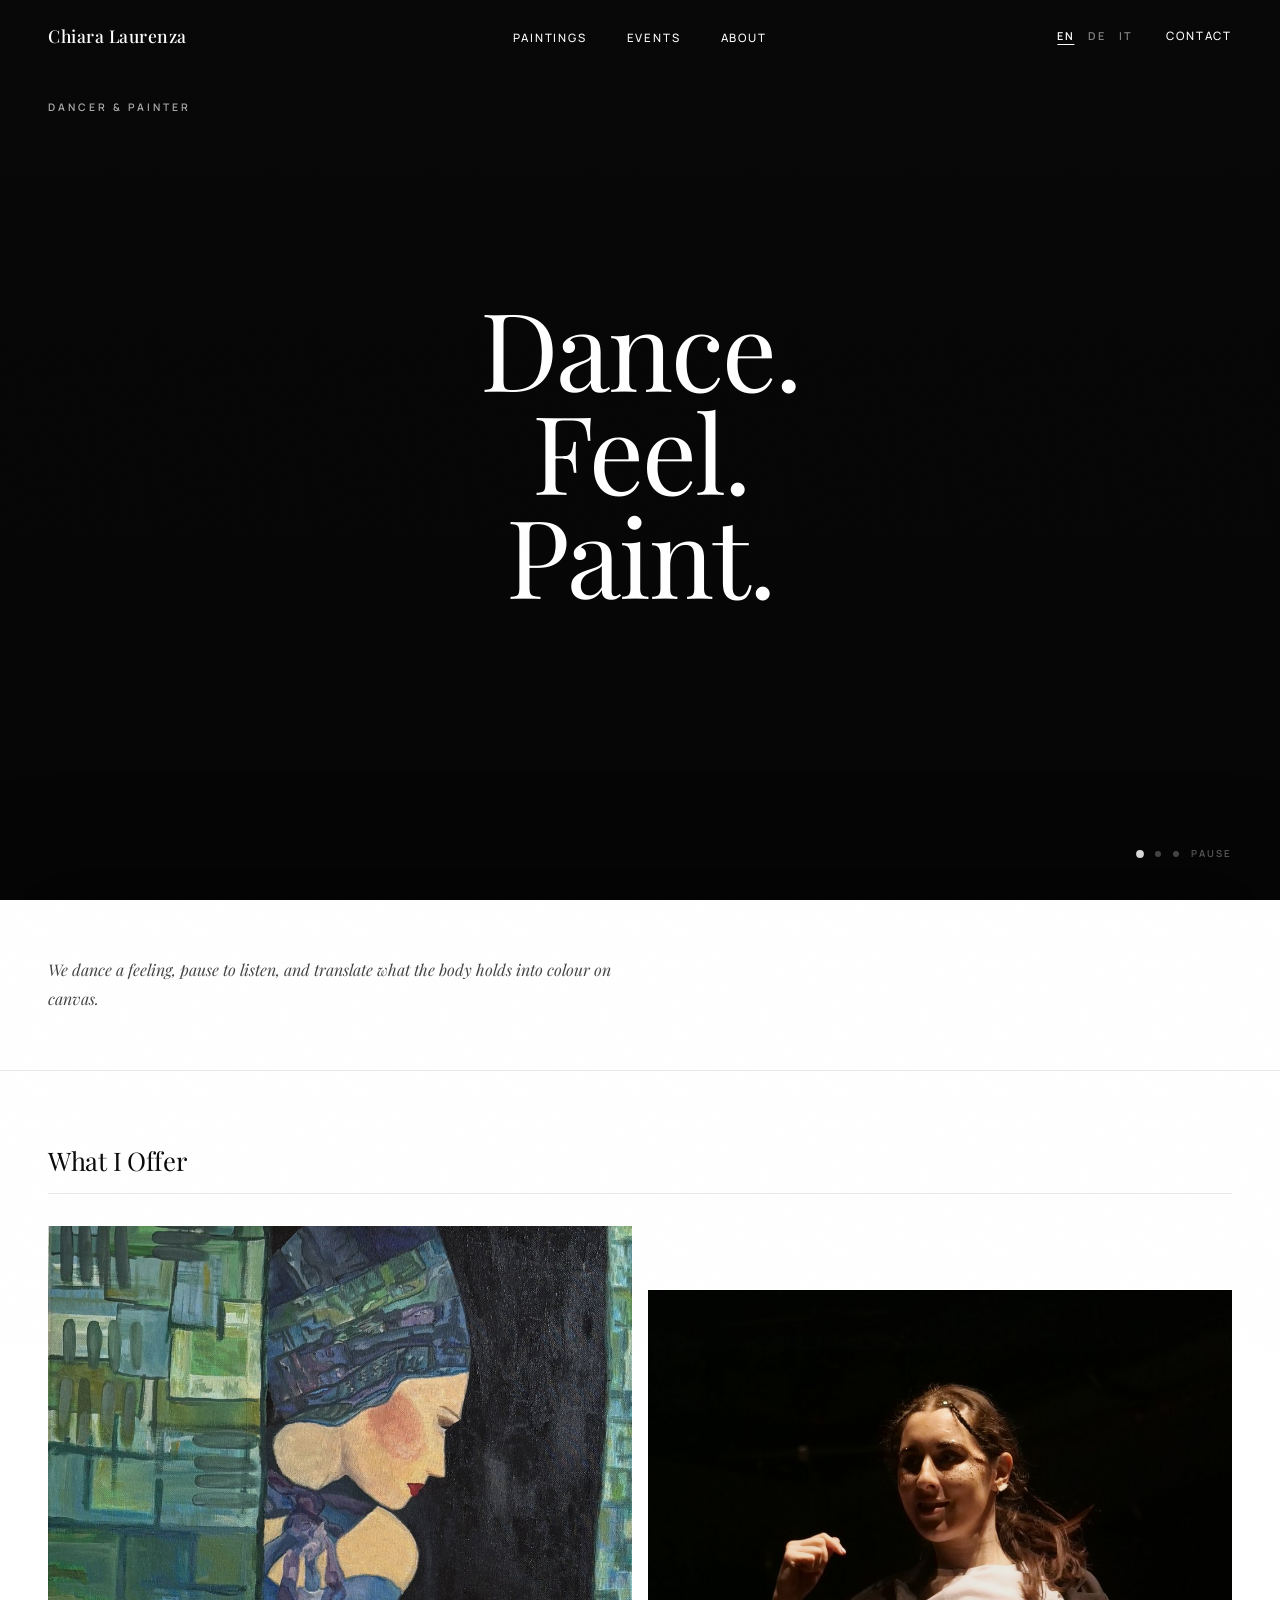
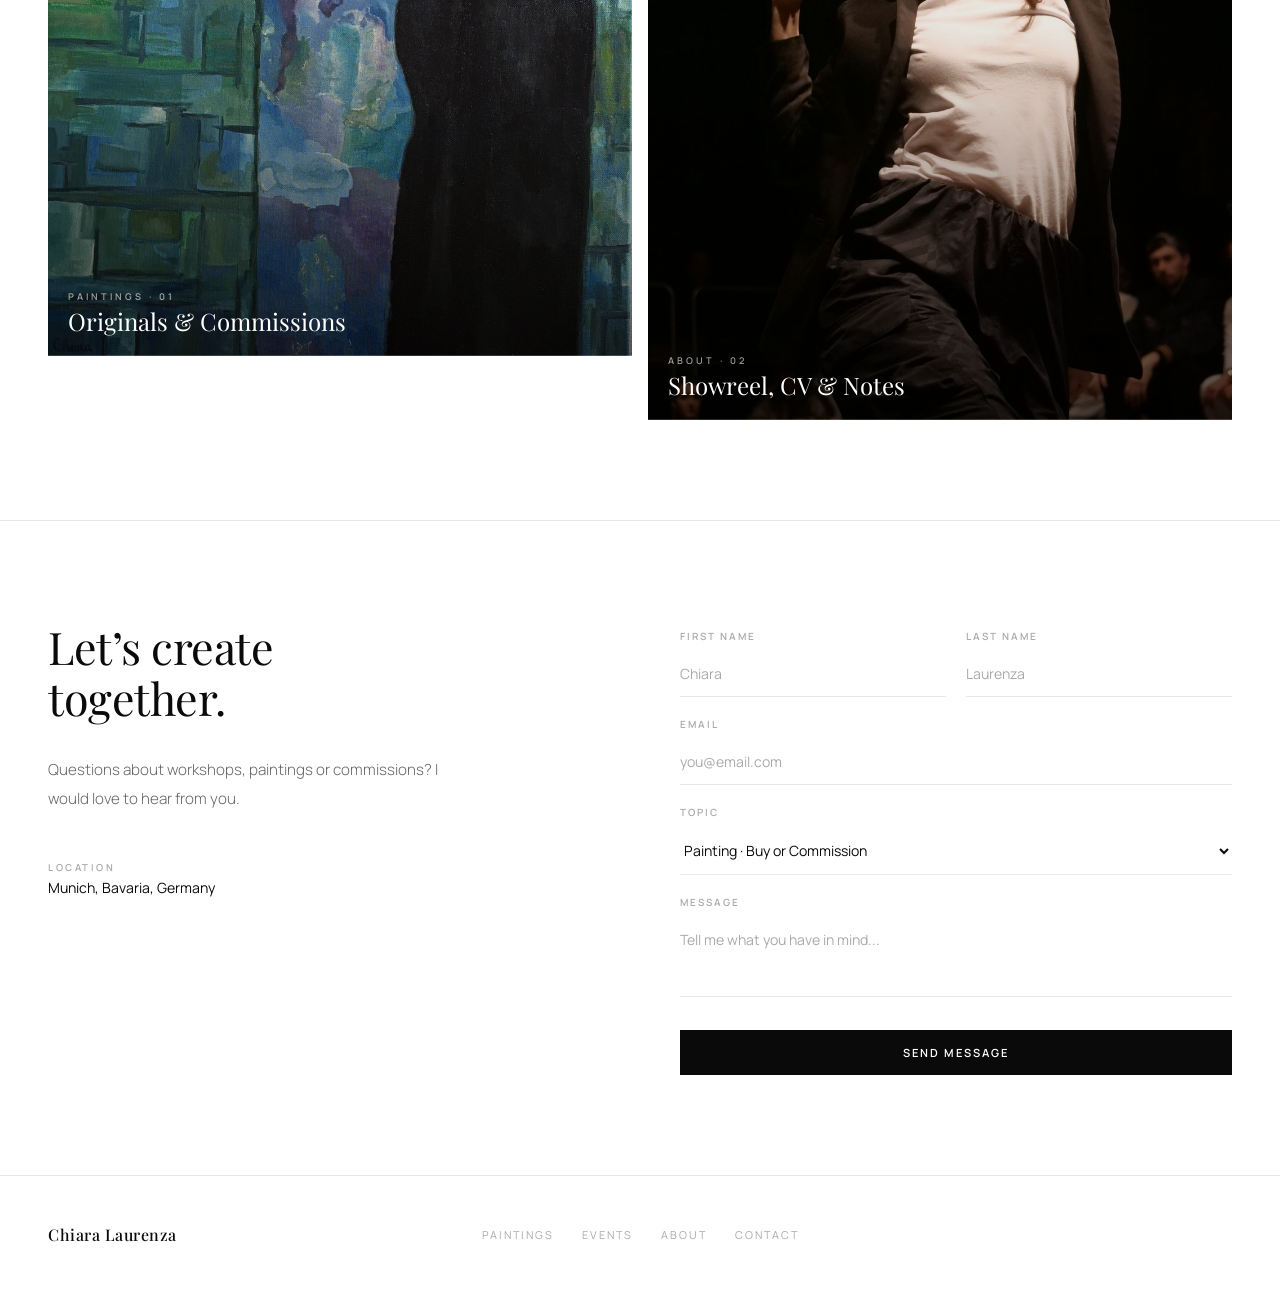
==== commit a319da2d: "Hide Art Chiasma page while the project is in progress Remove it from menus, footers and the home pa" ====
--- a/index.html
+++ b/index.html
@@ -6,10 +6,10 @@
   <link rel="icon" href="favicon.ico" sizes="any"/>
   <link rel="icon" type="image/png" href="favicon-48.png"/>
   <link rel="apple-touch-icon" href="apple-touch-icon.png"/>
-  <title>Chiara Laurenza · Art Chiasma</title>
+  <title>Chiara Laurenza</title>
   <meta name="description" content="Contemporary, jazz and hip hop dancer, painter and choreographer, based in Munich."/>
   <meta property="og:type" content="website"/>
-  <meta property="og:title" content="Chiara Laurenza · Art Chiasma"/>
+  <meta property="og:title" content="Chiara Laurenza"/>
   <meta property="og:description" content="Contemporary, jazz and hip hop dancer, painter and choreographer, based in Munich."/>
   <meta property="og:url" content="https://chiaralaurenza.com/"/>
   <meta property="og:image" content="https://chiaralaurenza.com/images/portrait.jpg"/>
@@ -298,7 +298,7 @@
   .section-header-row a:hover { color:var(--red); }
 
   .work-grid {
-    display:grid; grid-template-columns:repeat(3,1fr); gap:16px; align-items:start;
+    display:grid; grid-template-columns:repeat(2,1fr); gap:16px; align-items:start;
   }
   .work-item {
     display:block; text-decoration:none; color:var(--black);
@@ -417,12 +417,12 @@
 
 <nav>
   <a href="index.html" class="nav-logo">Chiara Laurenza</a>
-  <ul class="nav-center"><li><a href="dance-art.html" class="">Art Chiasma</a></li><li><a href="art.html" class="">Paintings</a></li><li><a href="events.html" class="">Events</a></li><li><a href="about.html" class="">About</a></li></ul>
+  <ul class="nav-center"><li><a href="art.html" class="">Paintings</a></li><li><a href="events.html" class="">Events</a></li><li><a href="about.html" class="">About</a></li></ul>
   <div class="nav-right"><div class="lang-switch" role="group" aria-label="Language"><button type="button" data-lang="en">EN</button><button type="button" data-lang="de">DE</button><button type="button" data-lang="it">IT</button></div><a href="index.html#contact">Contact</a></div>
   <button class="nav-burger" onclick="toggleMenu()"><span></span><span></span><span></span></button>
 </nav>
 <div class="mobile-menu" id="mob">
-  <a href="dance-art.html">Art Chiasma</a><a href="art.html">Paintings</a><a href="events.html">Events</a><a href="about.html">About</a>
+  <a href="art.html">Paintings</a><a href="events.html">Events</a><a href="about.html">About</a>
   <a href="index.html#contact">Contact</a>
   <div class="lang-switch" role="group" aria-label="Language"><button type="button" data-lang="en">EN</button><button type="button" data-lang="de">DE</button><button type="button" data-lang="it">IT</button></div>
 </div>
@@ -455,7 +455,6 @@
 <section class="intro-strip reveal">
   <p class="intro-strip-text">We dance a feeling, pause to listen, and translate what the body holds into colour on canvas.</p>
   <div class="intro-strip-ctas" hidden><!-- hidden while Art Chiasma is in progress -->
-    <a href="dance-art.html" class="btn btn-fill">See Workshops</a>
     <button class="btn btn-outline" onclick="openModal('Art Chiasma','Book a Workshop')">Book a Workshop</button>
   </div>
 </section>
@@ -476,26 +475,18 @@
   </div>
 
   <div class="work-grid">
-    <a href="dance-art.html" class="work-item wipe" style="transition-delay:0ms">
-      <div class="work-item-bg"><video src="videos/art.mp4" poster="images/workshop-poster.jpg" muted loop playsinline preload="metadata"></video></div>
-      <div class="work-item-overlay">
-        <span class="work-item-label">Workshops · 01</span>
-        <span class="work-item-title">Art Chiasma Workshops</span>
-      </div>
-      <span class="work-item-arrow">Explore &rarr;</span>
-    </a>
-    <a href="art.html" class="work-item wipe" style="transition-delay:150ms">
+    <a href="art.html" class="work-item wipe" style="transition-delay:0ms">
       <div class="work-item-bg"><img src="images/paintings/lady-in-blue.jpg" alt="" loading="lazy"></div>
       <div class="work-item-overlay">
-        <span class="work-item-label">Paintings · 02</span>
+        <span class="work-item-label">Paintings · 01</span>
         <span class="work-item-title">Originals &amp; Commissions</span>
       </div>
       <span class="work-item-arrow">Explore &rarr;</span>
     </a>
-    <a href="about.html" class="work-item wipe" style="transition-delay:300ms">
+    <a href="about.html" class="work-item wipe" style="transition-delay:150ms">
       <div class="work-item-bg"><img src="images/portrait.jpg" alt="" loading="lazy"></div>
       <div class="work-item-overlay">
-        <span class="work-item-label">About · 03</span>
+        <span class="work-item-label">About · 02</span>
         <span class="work-item-title">Showreel, CV &amp; Notes</span>
       </div>
       <span class="work-item-arrow">Read &rarr;</span>
@@ -536,7 +527,6 @@
 <footer class="site-footer reveal">
   <span class="site-footer-logo">Chiara Laurenza</span>
   <div class="site-footer-links">
-    <a href="dance-art.html">Art Chiasma</a>
     <a href="art.html">Paintings</a>
     <a href="events.html">Events</a>
     <a href="about.html">About</a>
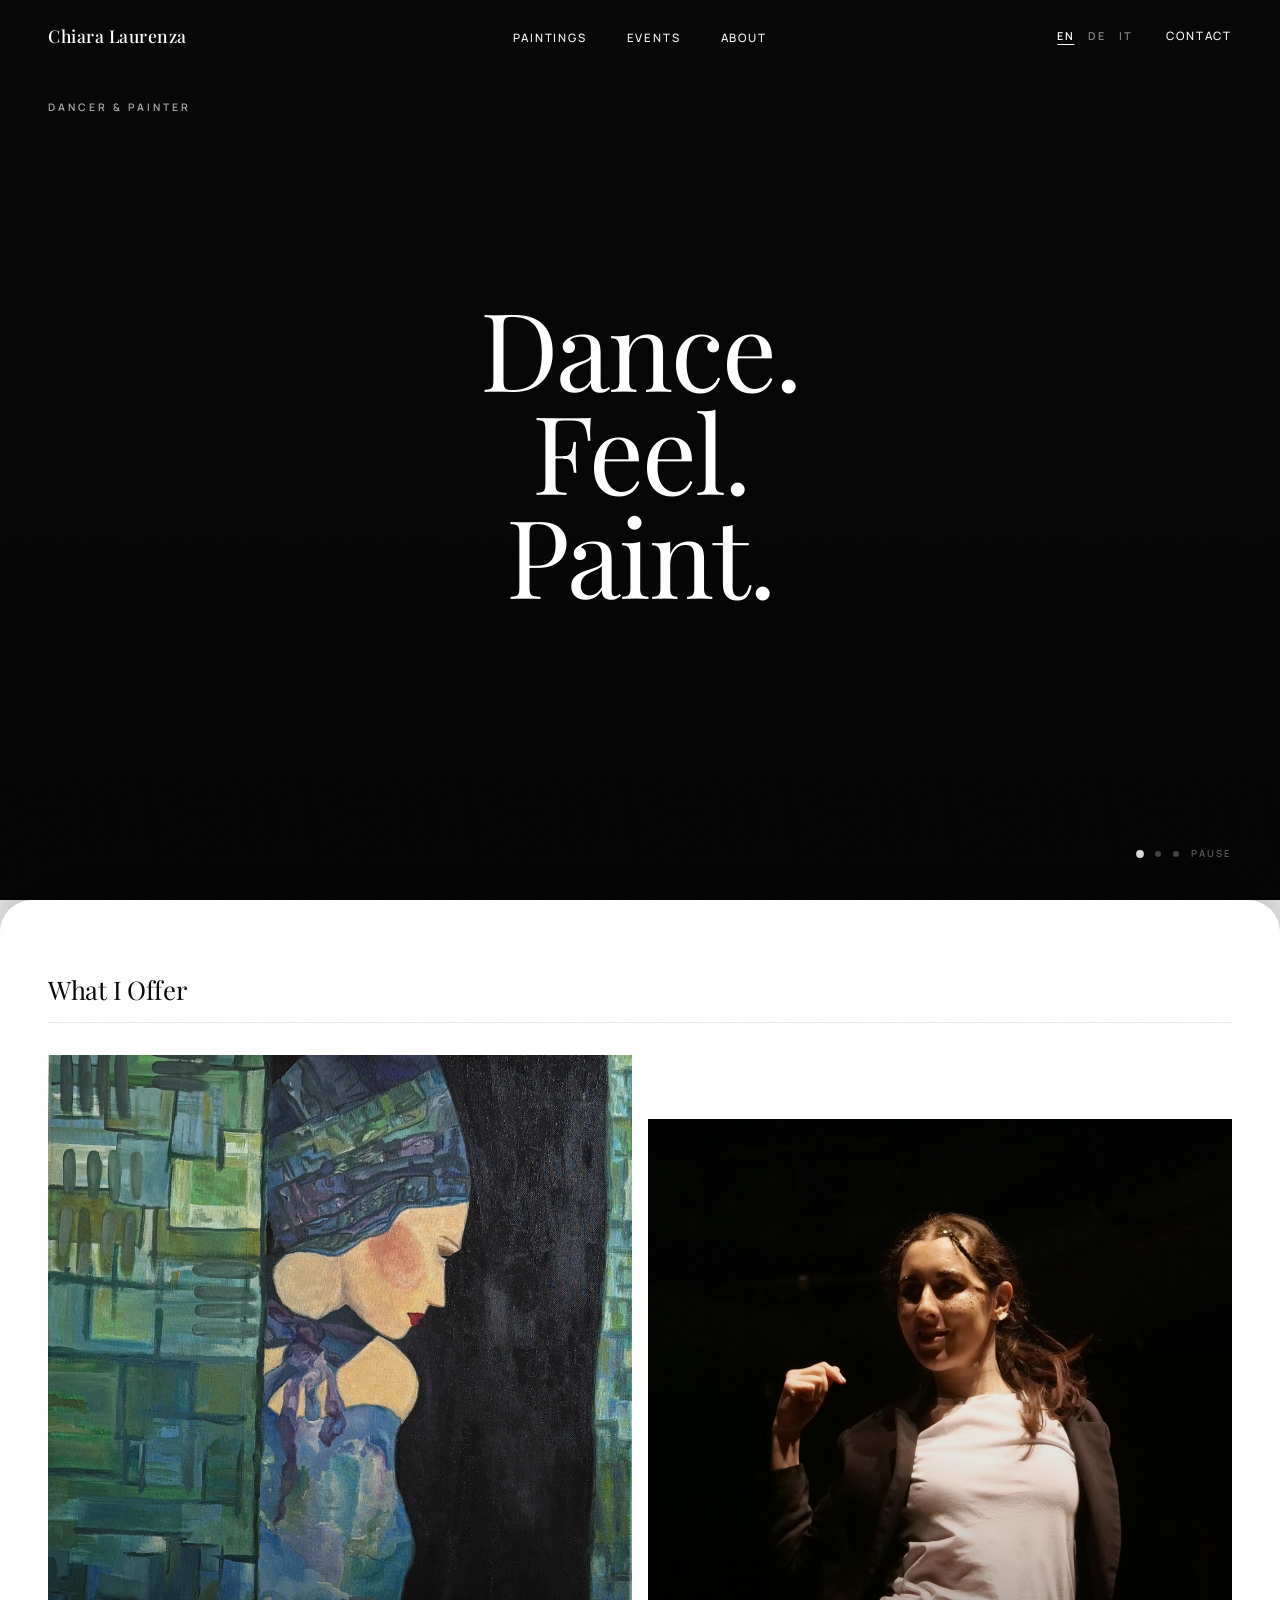
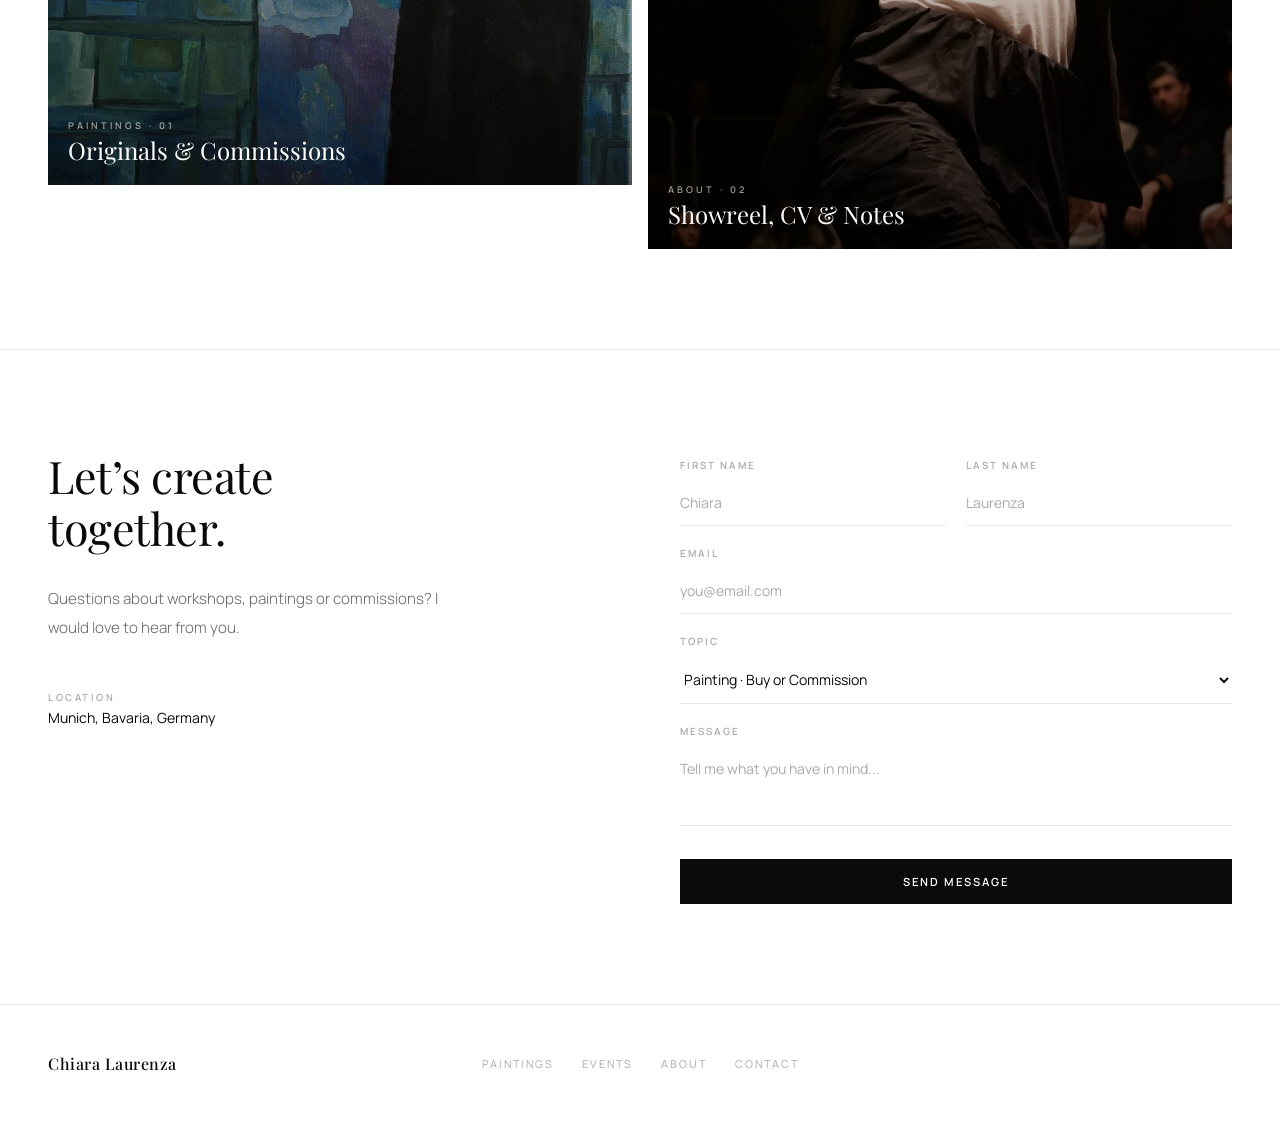
==== commit 3a621d7e: "Show classes from the public Google calendar on the Events page A daily GitHub Action turns the publ" ====
--- a/index.html
+++ b/index.html
@@ -451,14 +451,6 @@
 
 <main class="sheet">
 
-<!-- INTRO STRIP -->
-<section class="intro-strip reveal">
-  <p class="intro-strip-text">We dance a feeling, pause to listen, and translate what the body holds into colour on canvas.</p>
-  <div class="intro-strip-ctas" hidden><!-- hidden while Art Chiasma is in progress -->
-    <button class="btn btn-outline" onclick="openModal('Art Chiasma','Book a Workshop')">Book a Workshop</button>
-  </div>
-</section>
-
 <!-- UPCOMING -->
 <section class="work-section" id="upcoming" data-hide-if-empty hidden>
   <div class="section-header-row reveal">
